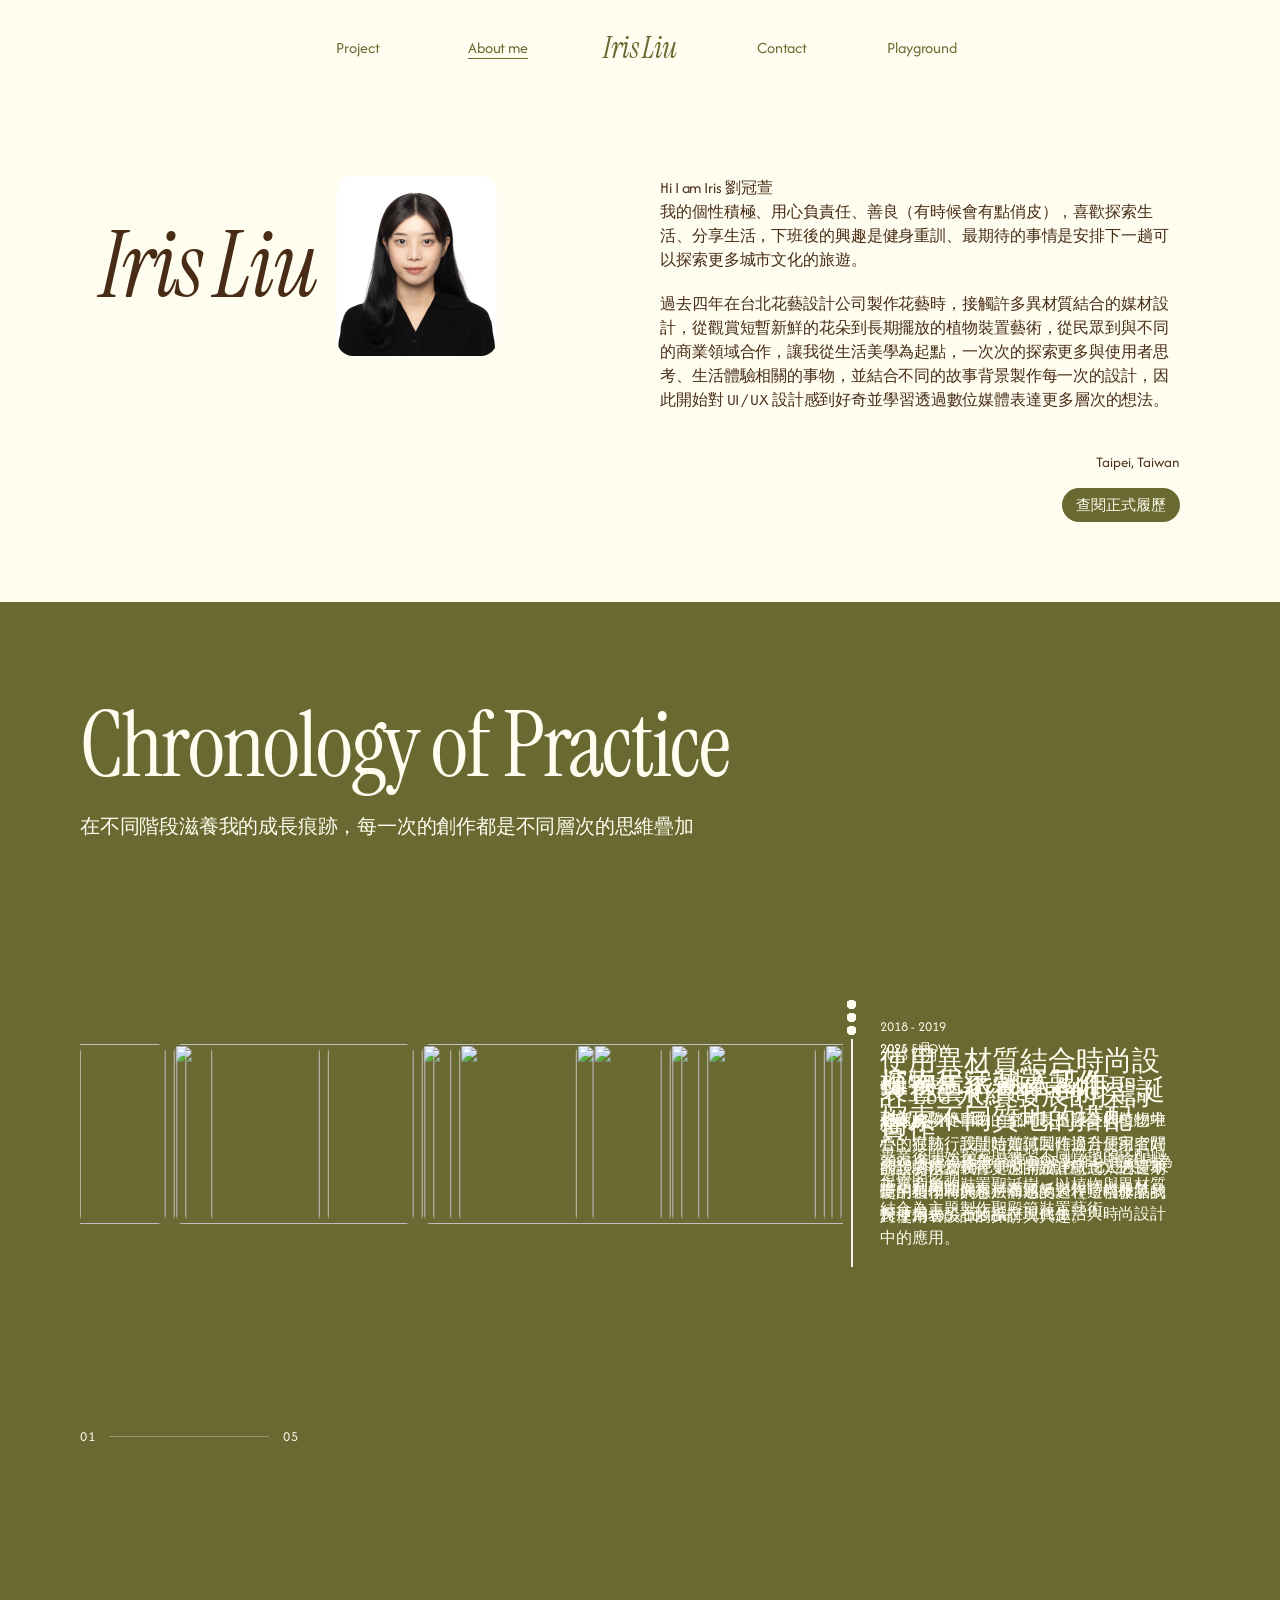
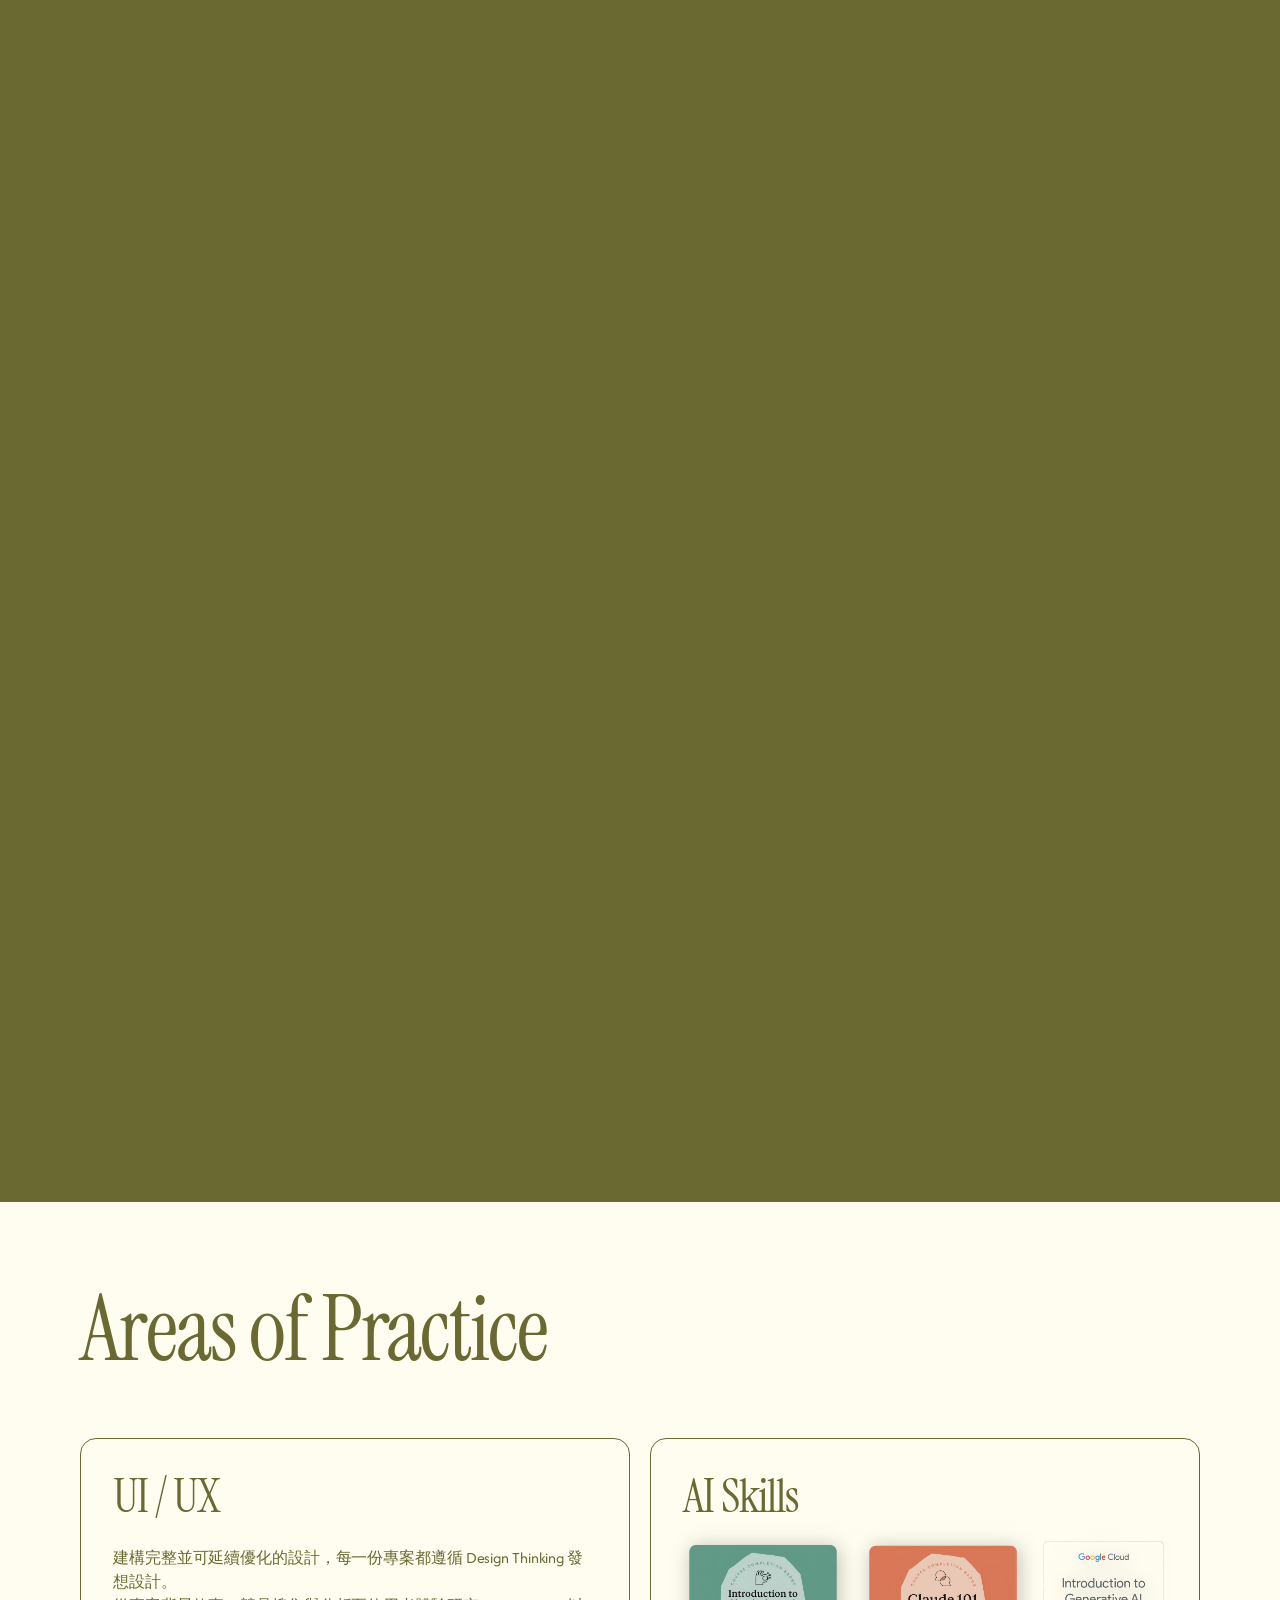
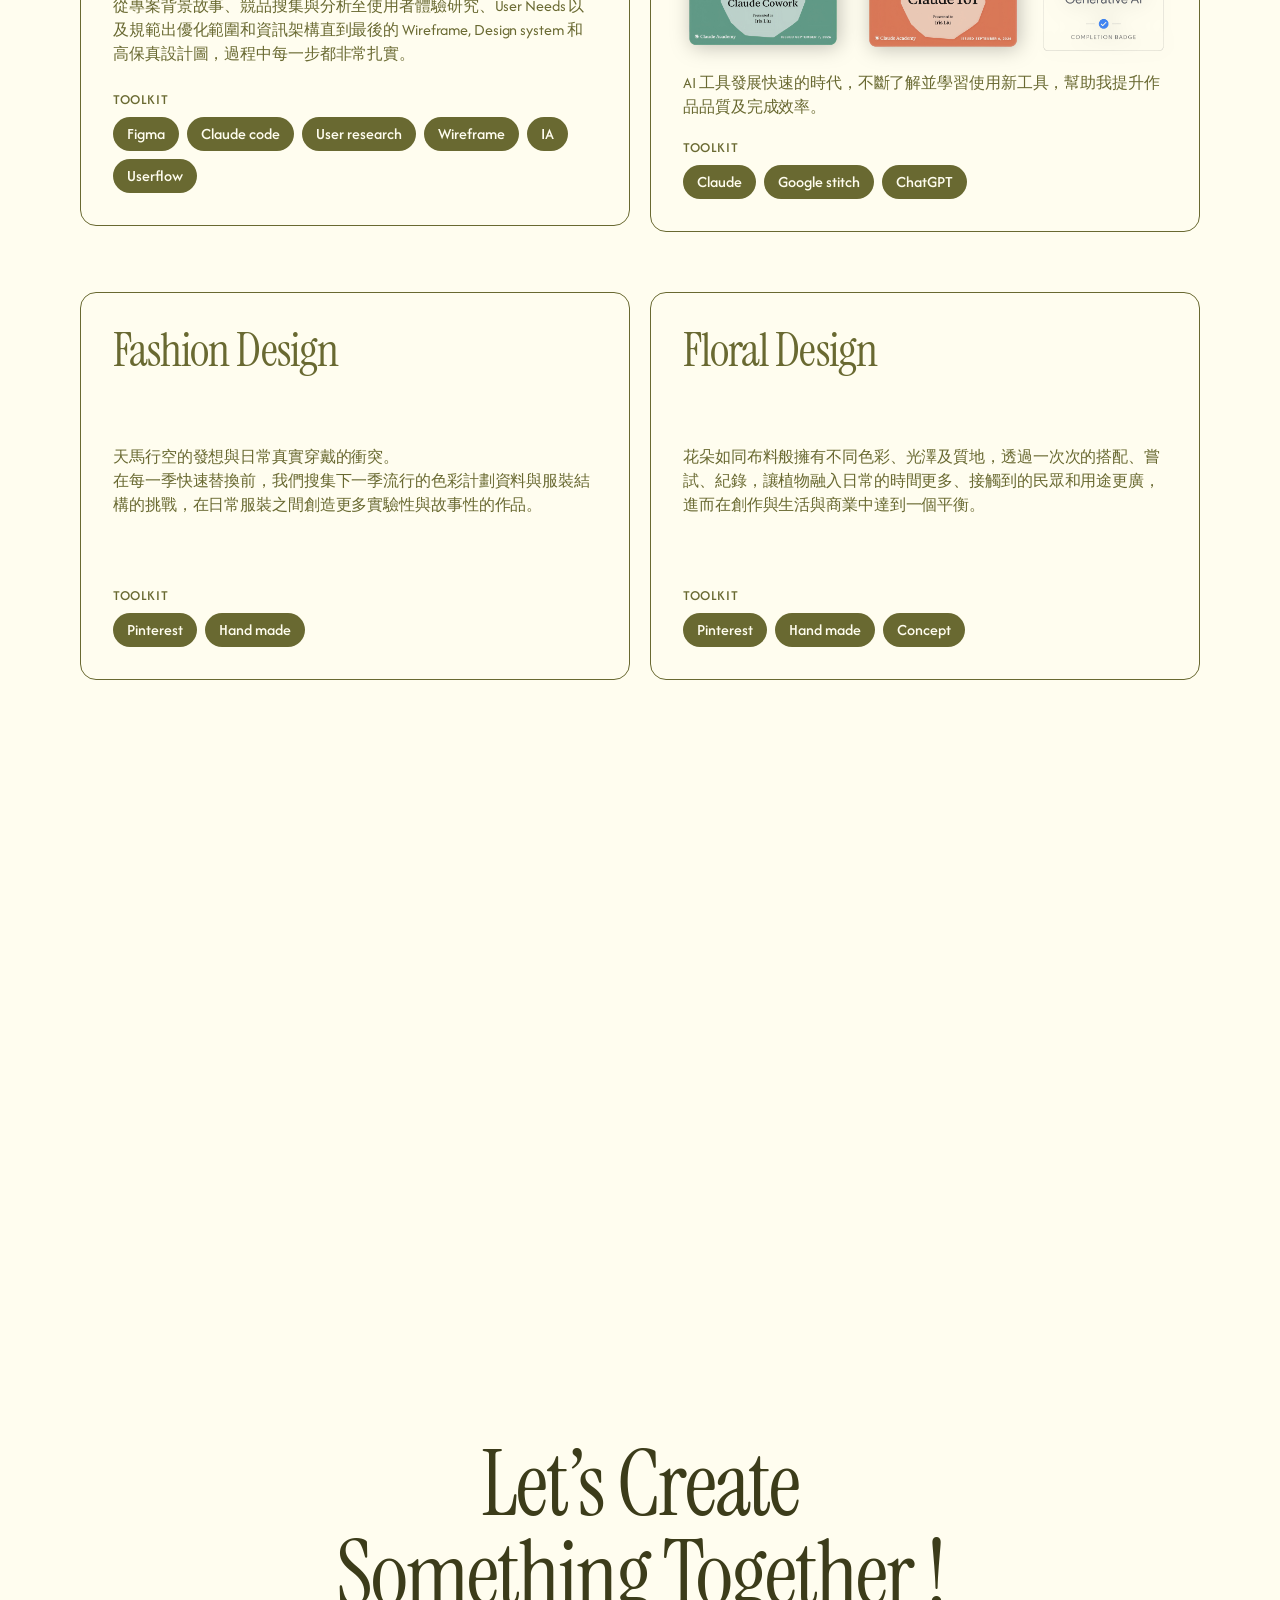
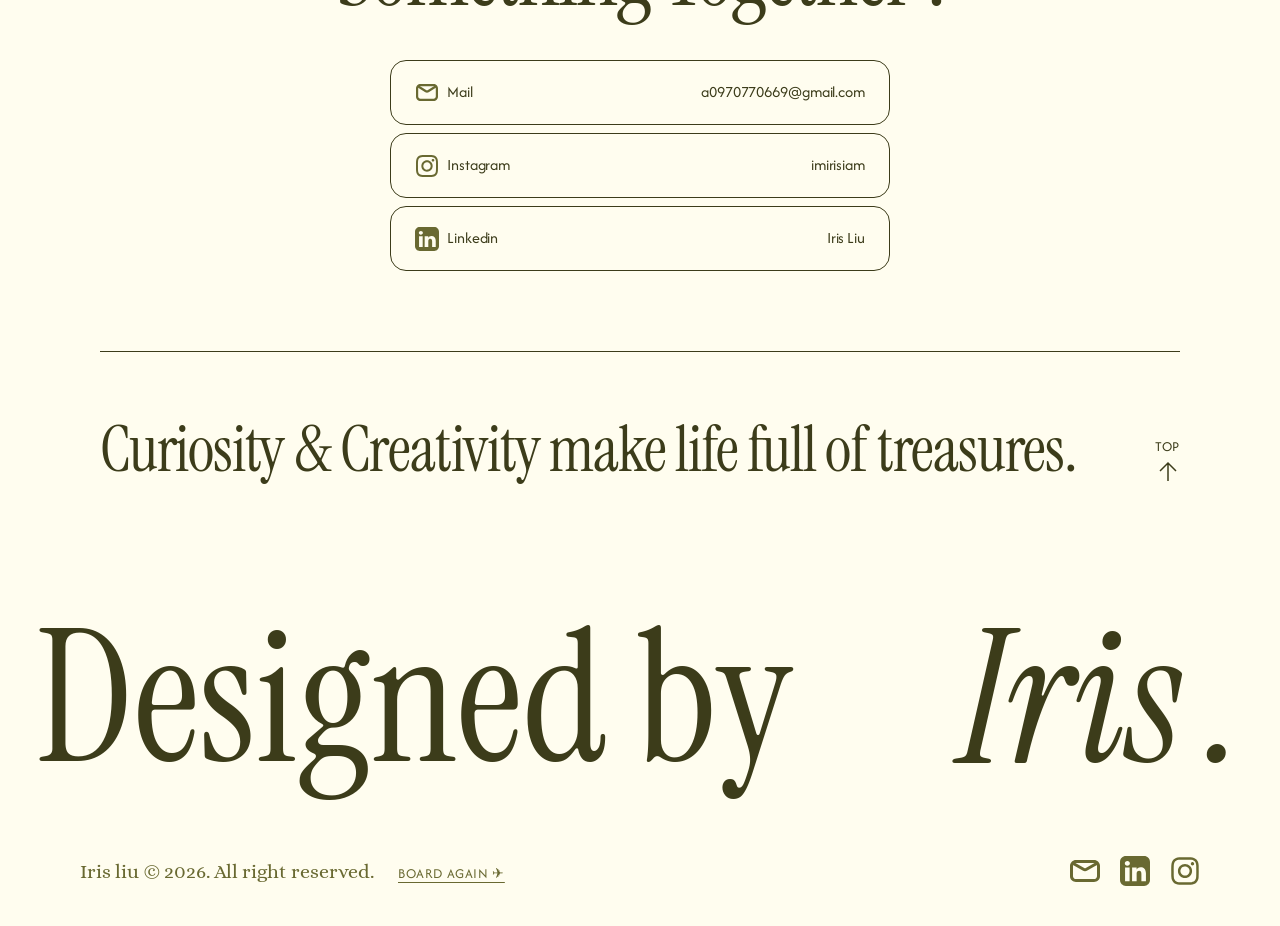
==== about.html @ 610e4188 "Add files via upload" ====
<!doctype html>
<html lang="zh-Hant">
<head>
<meta charset="utf-8">
<meta name="viewport" content="width=device-width, initial-scale=1">
<title>About me — Iris Liu</title>
<link rel="preconnect" href="https://fonts.googleapis.com">
<link href="https://fonts.googleapis.com/css2?family=Afacad:wght@400;500;700&family=Alice&family=Instrument+Serif:ital@0;1&display=swap" rel="stylesheet">
<link rel="stylesheet" href="css/site.css?v=20261111n">
<style>
/* intro (Figma 12:538) */
.intro{padding:80px var(--pad);display:flex;flex-direction:column;gap:40px;max-width:1440px;margin:0 auto;color:var(--brown)}
.intro .row{display:flex;justify-content:space-between;align-items:flex-start;gap:40px}
.intro .who{display:flex;align-items:center;gap:20px}
.intro .who h1{font:italic 90px/96px var(--serif);letter-spacing:-2px;white-space:nowrap}
.intro .who img{width:160px;height:180px;object-fit:cover;border-radius:16px}
.intro .bio{width:520px;display:flex;flex-direction:column;gap:20px;font-size:16px;line-height:1.5;letter-spacing:-.1px}
.intro .based{display:flex;flex-direction:column;align-items:flex-end;gap:16px;font-size:15px;line-height:20px}
.intro .based .pill{font-size:15px}

/* chronology - pinned, one stage at a time (Figma 12:549, row = component "Chapter 1" 12:1110) */
.chrono{background:var(--olive);color:var(--cream);position:relative}
.chrono .pin{position:sticky;top:0;height:100vh;min-height:620px;padding:96px 80px 56px;display:flex;flex-direction:column;justify-content:space-between;overflow:hidden}
.chrono .head{display:flex;justify-content:space-between;align-items:flex-end;gap:40px}
.chrono .head h2{font:400 90px/96px var(--serif);letter-spacing:-2px}
.chrono .head p{font-size:20px;line-height:26px;letter-spacing:-.2px;margin-top:20px;max-width:720px}
.stage{position:relative;height:345px;width:1280px;max-width:100%}
.chapter{position:absolute;inset:0;display:flex;align-items:center;gap:4px;padding:40px 0;pointer-events:none}
.chapter.on{pointer-events:auto}
.photos{flex:0 0 880px;width:880px;overflow:hidden}
.photos .track{display:flex;gap:8px;align-items:flex-start;width:max-content;will-change:transform}
.photos figure{flex:none;width:240px;height:180px;border-radius:8px;overflow:hidden}
.photos figure{position:relative;clip-path:inset(0 round 8px)}
.chapter .photos{opacity:0;transition:opacity .6s}
.chapter.on .photos{opacity:1}
.photos img{position:absolute;max-width:none}
.photos img.cover{inset:0;width:100%;height:100%;object-fit:cover}
.chapter .rule{flex:none;width:9px;height:267px;opacity:0;transition:opacity .5s}
.chapter.on .rule{opacity:1}
.chapter .txt{flex:1;min-width:0;padding:20px;display:flex;flex-direction:column;gap:8px}
.chapter .txt > *{opacity:0;transform:translateY(18px);transition:opacity .6s ease,transform .7s cubic-bezier(.2,.8,.2,1)}
.chapter.on .txt > *{opacity:1;transform:none}
.chapter.on .txt > :nth-child(2){transition-delay:.08s}
.chapter.on .txt > :nth-child(3){transition-delay:.16s}
.chapter .yr{font-size:14px;line-height:18px}
.chapter h3{font:400 28px/34px var(--serif)}
.chapter p{font-size:16px;line-height:1.5;letter-spacing:-.1px}
.progress{display:flex;align-items:center;gap:14px;font-size:14px;letter-spacing:.6px}
.progress .bar{width:160px;height:1px;background:rgba(255,253,239,.3);position:relative}
.progress .bar i{position:absolute;left:0;top:0;bottom:0;background:var(--cream);width:0}

/* areas (Figma 12:584) */
.areas{padding:80px;max-width:1440px;margin:0 auto;display:flex;flex-direction:column;gap:60px}
.areas h2{font:400 90px/96px var(--serif);letter-spacing:-2px}
.grid{display:grid;grid-template-columns:repeat(2,minmax(0,630px));gap:60px 20px;align-items:start}
.card{border:1px solid var(--olive);border-radius:16px;padding:32px;height:388px;display:flex;flex-direction:column;justify-content:space-between}
.card.ai{height:auto;justify-content:flex-start;gap:20px}
.card h3{font:400 47px/50px var(--serif);letter-spacing:-.94px}
.card .txt{font-size:16px;line-height:1.5;letter-spacing:-.1px}
.kit b{display:block;font:500 14px/18px var(--sans);letter-spacing:.6px;margin-bottom:8px}
.kit div{display:flex;gap:8px;flex-wrap:wrap}
.badges{display:flex;gap:20px;align-items:center}
.badges img{height:110px;object-fit:cover;filter:drop-shadow(2px 2px 10px rgba(0,0,0,.25))}
.badges img:nth-child(-n+2){width:160px}
.badges img:nth-child(3){width:121px}

@media (max-width:1300px){
  .stage{width:100%}
  .photos{flex:1 1 auto;width:auto;min-width:0}
  .chapter .txt{flex:0 0 340px}
}
@media (max-width:1100px){
  .intro .row{flex-direction:column}
  .intro .bio{width:auto}
  .intro .who h1{font-size:60px;line-height:64px}
  .chrono .pin{position:relative;height:auto;min-height:0;padding:72px 24px;gap:40px}
  .chrono .head{flex-direction:column;align-items:flex-start}
  .progress{display:none}
  .stage{height:auto;display:flex;flex-direction:column}
  .chapter{position:relative;inset:auto;pointer-events:auto}
  .chapter .rule,.chapter .photos{opacity:1}
  .chapter .txt > *{opacity:1;transform:none}
  .chrono .head h2,.areas h2{font-size:56px;line-height:60px}
  .chapter{flex-direction:column-reverse;align-items:stretch;padding:24px 0;gap:16px}
  .chapter .rule{display:none}
  .chapter .txt{flex:none;padding:0;border-left:1px solid rgba(250,248,241,.5);padding-left:16px}
  .photos{margin-right:-24px;overflow-x:auto;scrollbar-width:none}
  .photos .track{transform:none!important}
  .photos figure{width:180px;height:135px}
  .areas{padding:64px 24px}
  .grid{grid-template-columns:1fr}
  .card{height:auto;gap:28px}
  .badges{gap:10px}
  .badges img,.badges img:nth-child(-n+2),.badges img:nth-child(3){width:30%;height:auto;aspect-ratio:160/110;flex:1 1 0;min-width:0}
  .intro .who img{width:120px;height:135px}
}
</style>
</head>
<body>
<div data-part="nav" data-active="about.html"></div>

<main>
  <section class="intro">
    <div class="row">
      <div class="who"><h1>Iris Liu</h1><img src="img/portrait.png" alt="Iris Liu portrait"></div>
      <div class="bio">
        <p>Hi I am Iris 劉冠萱<br>我的個性積極、用心負責任、善良（有時候會有點俏皮），喜歡探索生活、分享生活，下班後的興趣是健身重訓、最期待的事情是安排下一趟可以探索更多城市文化的旅遊。</p>
        <p>過去四年在台北花藝設計公司製作花藝時，接觸許多異材質結合的媒材設計，從觀賞短暫新鮮的花朵到長期擺放的植物裝置藝術，從民眾到與不同的商業領域合作，讓我從生活美學為起點，一次次的探索更多與使用者思考、生活體驗相關的事物，並結合不同的故事背景製作每一次的設計，因此開始對 UI / UX 設計感到好奇並學習透過數位媒體表達更多層次的想法。</p>
      </div>
    </div>
    <div class="based"><span>Taipei, Taiwan</span><a class="pill" href="#" title="Resume link coming soon">查閱正式履歷</a></div>
  </section>

  <section class="chrono" id="chrono">
    <div class="pin">
      <div class="head">
        <div>
          <h2>Chronology of Practice</h2>
          <p>在不同階段滋養我的成長痕跡，每一次的創作都是不同層次的思維疊加</p>
        </div>
      </div>
      <div class="stage" id="timeline"></div>
      <div class="progress"><span id="cnum">01</span><span class="bar"><i id="cbar"></i></span><span id="ctot">05</span></div>
    </div>
  </section>

<section class="areas">
    <h2 class="reveal">Areas of Practice</h2>
    <div class="grid">
      <article class="card reveal">
        <h3>UI / UX</h3>
        <div class="txt"><p>建構完整並可延續優化的設計，每一份專案都遵循 Design Thinking 發想設計。</p><p>從專案背景故事、競品搜集與分析至使用者體驗研究、User Needs 以及規範出優化範圍和資訊架構直到最後的 Wireframe, Design system 和高保真設計圖，過程中每一步都非常扎實。</p></div>
        <div class="kit"><b>TOOLKIT</b><div><span class="pill">Figma</span><span class="pill">Claude code</span><span class="pill">User research</span><span class="pill">Wireframe</span><span class="pill">IA</span><span class="pill">Userflow</span></div></div>
      </article>
      <article class="card ai reveal">
        <h3>AI Skills</h3>
        <div class="badges"><img src="img/ai1.png" alt="Introduction to Claude Cowork certificate"><img src="img/ai2.png" alt="Claude 101 certificate"><img src="img/ai3.png" alt="Google Cloud Introduction to Generative AI badge"></div>
        <p class="txt">AI 工具發展快速的時代，不斷了解並學習使用新工具，幫助我提升作品品質及完成效率。</p>
        <div class="kit"><b>TOOLKIT</b><div><span class="pill">Claude</span><span class="pill">Google stitch</span><span class="pill">ChatGPT</span></div></div>
      </article>
      <article class="card reveal">
        <h3>Fashion Design</h3>
        <div class="txt"><p>天馬行空的發想與日常真實穿戴的衝突。</p><p>在每一季快速替換前，我們搜集下一季流行的色彩計劃資料與服裝結構的挑戰，在日常服裝之間創造更多實驗性與故事性的作品。</p></div>
        <div class="kit"><b>TOOLKIT</b><div><span class="pill">Pinterest</span><span class="pill">Hand made</span></div></div>
      </article>
      <article class="card reveal">
        <h3>Floral Design</h3>
        <p class="txt">花朵如同布料般擁有不同色彩、光澤及質地，透過一次次的搭配、嘗試、紀錄，讓植物融入日常的時間更多、接觸到的民眾和用途更廣，進而在創作與生活與商業中達到一個平衡。</p>
        <div class="kit"><b>TOOLKIT</b><div><span class="pill">Pinterest</span><span class="pill">Hand made</span><span class="pill">Concept</span></div></div>
      </article>
    </div>
  </section>

  <section style="padding:20px 0"><div data-part="plant"></div></section>
  <div data-part="cta"></div>
</main>
<div data-part="connect"></div>
<div data-part="footer"></div>

<script src="js/site.js?v=20261111n"></script>
<script>
// Photos per stage, in the order arranged in Figma (About me > Chronology rows; source strips Frame 322-326).
// Each entry: [height%, left%, top%, width%] copied from the Figma image crop, or 0 = fill (cover).
const C = (h, l, t, w = 100) => [h, l, t, w];
const CHAPTERS = [
  {yr:'2018 - 2019', title:'使用異材質結合時尚設計 ESG 永續發展的探討實作', text:'2018 參展台南老爺行舉辦的「七迌人」展覽，利用環保素材石頭紙製作時尚服裝，深度揭示了石頭紙在現代生活與時尚設計中的應用。',
   crops:[0,0,0,0,0,0,0,0,0]},
  {yr:'2021 - 2022', title:'探索不同質地的搭配', text:'畢業後開始探索與練習不同質地的搭配與視覺的協調。',
   crops:[C(177.78,.05,-60.85),C(177.78,-.02,-52.4),C(133.33,-.08,-20.67),C(133.33,0,-21.78),0,C(204.83,-15.24,-80.3,115.22),C(178,0,-67.72,100.1),C(177.78,0,-50.83),C(233.33,-5.5,-82.95,131.25)]},
  {yr:'2023 11月', title:'裝置藝術實作 倒掛聖誕樹', text:'2023 年末為服飾品牌 DOE 製作以聖誕樹為主題意象的裝置聖誕樹，以植物與異材質結合為主題製作聖殿節裝置藝術。',
   crops:[C(257,-18.16,-78.5,136.31),C(232.53,-.12,-29.37),0,0,C(177.78,0,-51.11),C(177.82,.16,-25.63),C(219.95,-23.62,-9.91,123.75),C(200,.14,-26.39),0]},
  {yr:'2024 5月', title:'植物居家裝置製作', text:'想像植物從留白的空間長出藤蔓與植物堆疊的痕跡。我開始嘗試製作適合居家空間擺設的植物裝置，也開始注意到人們長期使用植物時的想法和感受。（這幅作品的尺寸為100 x 100 cm）',
   crops:[C(199.98,-.1,-28.6),C(224.76,.1,-68.32,112.4),0,0,0,0,0,0]},
  {yr:'2025 - NOW', title:'探索生活 融入工作', text:'生活的瑣碎事物、都可以是設計的發想中心，在執行設計時如何同時提升使用者好的體驗以及執行更深的設計概念，透過不斷的製作和與客戶溝通的過程，引發了我對使用者設計的探討與興趣。',
   crops:[C(330.21,-15.42,-144.04,139.31),0,0,0,0,C(177.74,.1,-23.59),0,0]},
];
let n = 0;
const stage = document.getElementById('timeline'), sec = document.getElementById('chrono');
stage.innerHTML = CHAPTERS.map((c, k) => {
  const figs = c.crops.map(cr => {
    n++;
    const img = cr ? `<img src="${mediaURL(`img/chrono-src/c${n}.jpg`)}" alt="" style="height:${cr[0]}%;left:${cr[1]}%;top:${cr[2]}%;width:${cr[3]}%">`
                   : `<img class="cover" src="${mediaURL(`img/chrono-src/c${n}.jpg`)}" alt="">`;
    return `<figure>${img}</figure>`;
  }).join('');
  return `<div class="chapter" data-k="${k}">
    <div class="photos"><div class="track">${figs}</div></div>
    <img class="rule" src="img/tl-dots.svg" alt="">
    <div class="txt"><div class="yr">${c.yr}</div><h3>${c.title}</h3><p>${c.text}</p></div>
  </div>`;
}).join('');
document.getElementById('ctot').textContent = String(CHAPTERS.length).padStart(2, '0');

const chapters = [...stage.children], tracks = chapters.map(c => c.querySelector('.track'));
const desktop = matchMedia('(min-width:1101px)');
const size = () => { sec.style.height = desktop.matches ? `${(CHAPTERS.length + 1) * 100}vh` : ''; };
size(); desktop.addEventListener('change', size);

// One stage at a time. Each stage's photos come out from the divider line and travel left,
// once each, in order: scrolling through the stage carries the strip from the first photo to the last.
let active = -1, xs = tracks.map(() => 0);
function show(k) {
  active = k;
  chapters.forEach((c, i) => c.classList.toggle('on', i === k));
  document.getElementById('cnum').textContent = String(k + 1).padStart(2, '0');
}
function frame() {
  if (desktop.matches) {
    const total = sec.offsetHeight - innerHeight;
    const p = Math.min(.9999, Math.max(0, -sec.getBoundingClientRect().top / total));
    const f = p * CHAPTERS.length, k = Math.floor(f), local = f - k;
    if (k !== active) show(k);
    document.getElementById('cbar').style.width = (local * 100) + '%';
    tracks.forEach((t, i) => {
      const view = t.parentElement.clientWidth, maxX = Math.max(0, t.scrollWidth - view);
      // before / after its turn the strip waits behind the divider (or has finished)
      const target = i < k ? maxX + view : i > k ? -view : -view * (1 - Math.min(1, local / .25)) + maxX * Math.max(0, (local - .25) / .75);
      xs[i] += (target - xs[i]) * .08;                  // eased, so it glides slowly
      t.style.transform = `translate3d(${-xs[i]}px,0,0)`;
    });
  }
  requestAnimationFrame(frame);
}
tracks.forEach((t, i) => { xs[i] = -t.parentElement.clientWidth; });
requestAnimationFrame(frame);
</script>
</body>
</html>
---- css/site.css ----
/* Iris Liu portfolio — shared styles */
:root{
  --cream:#FFFDEF; --cream-2:#FAF8F1; --olive:#696931; --dark:#3C3C1A; --brown:#482C16; --sand:#EDE6D3;
  --cjk:"PingFang TC","Noto Sans TC","Microsoft JhengHei",sans-serif;
  --serif:"Instrument Serif",var(--cjk); --sans:Afacad,var(--cjk);
  --pad:100px;
}
*{box-sizing:border-box;margin:0;padding:0}
html{background:var(--cream);scroll-behavior:smooth}
body{background:var(--cream);color:var(--olive);font:400 16px/1.3 var(--sans);-webkit-font-smoothing:antialiased;overflow-x:hidden}
a{color:inherit;text-decoration:none}
img{display:block;max-width:100%}
button,input,textarea{font:inherit;color:inherit}
i{font-style:italic}

/* ---------- nav ---------- */
.nav{display:flex;justify-content:center;align-items:center;gap:8px;height:96px;position:relative;z-index:5}
.nav a{display:flex;align-items:center;justify-content:center;height:80px;width:132px;font-size:16px;line-height:20.8px;letter-spacing:-.1px;color:var(--olive);transition:opacity .2s}
.nav a:hover{opacity:.65}
.nav a.logo{width:136px;font:italic 30px/26px var(--serif);letter-spacing:-.6px}
.nav a.on{text-decoration:underline;text-underline-offset:5px}

/* ---------- type ---------- */
.display{font:400 90px/90px var(--serif);letter-spacing:-2px}
.display-96{font:400 90px/96px var(--serif);letter-spacing:-2px}
.center{text-align:center}
.pill{display:inline-flex;align-items:center;gap:8px;background:var(--olive);color:var(--cream);border:0;border-radius:20px;padding:5px 14px;font:500 16px/24px var(--sans);white-space:nowrap;cursor:pointer}
.pill.ghost{background:none;color:var(--olive);box-shadow:inset 0 0 0 1px var(--olive)}

/* ---------- typewriter ---------- */
.tw-line{overflow:hidden;white-space:nowrap;padding-left:22.2vw;padding-bottom:28px;margin-bottom:-28px}
.tw{display:inline-flex;align-items:center;gap:4px;font:italic 90px/90px var(--serif);letter-spacing:-2px;color:var(--dark);min-height:90px}
.tw .caret{width:2px;height:86px;background:var(--dark);animation:blink 1s steps(1) infinite}
.tw.typing .caret{animation:none}
@keyframes blink{50%{opacity:0}}


/* ---------- plant (water game) ---------- */
.plant-frame{display:block;width:100%;max-width:820px;height:600px;margin:0 auto;border:0;background:transparent}

/* ---------- CTA links ---------- */
.cta{padding:40px 0;display:flex;flex-direction:column;align-items:center}
.links{display:flex;flex-direction:column;gap:8px;padding:40px 0;width:500px;max-width:calc(100vw - 32px)}
.link-row{display:flex;align-items:center;justify-content:space-between;height:65px;padding:0 24px;border:1px solid var(--dark);border-radius:16px;color:var(--dark);font-size:16px;line-height:20.8px;letter-spacing:-.1px;transition:background .2s}
.link-row:hover{background:rgba(105,105,49,.08)}
.link-row span{display:flex;align-items:center;gap:8px}
.link-row img{width:24px;height:24px;object-fit:contain}
.link-row img.mail{width:22px;height:16.5px;margin:0 1px}

/* ---------- connect / footer ---------- */
.connect{width:1240px;max-width:calc(100vw - 2*var(--pad));margin:0 auto;padding-bottom:96px;display:flex;flex-direction:column;gap:64px}
.connect hr{border:0;height:1px;background:var(--dark)}
.closing{display:flex;align-items:flex-end;justify-content:space-between;gap:24px;color:var(--dark)}
.closing p{font:400 64px/68px var(--serif);letter-spacing:-1.2px}
.top{display:flex;flex-direction:column;align-items:center;gap:4px;font-size:14px;line-height:18px;letter-spacing:.6px;color:var(--dark);flex:none}
.top img{width:24px;height:24px}
.wordmark{display:flex;justify-content:space-between;align-items:center;width:1208px;max-width:calc(100vw - 32px);margin:0 auto;height:236px;font:400 184px/237px var(--serif);color:var(--dark);white-space:nowrap}
.foot{display:flex;align-items:center;justify-content:space-between;padding:40px 80px;color:var(--olive)}
.foot p{font:400 20px/normal Alice,serif}
.foot .replay{margin-left:20px;font:400 14px/1 var(--sans);letter-spacing:.6px;text-transform:uppercase;text-decoration:underline;text-underline-offset:4px;white-space:nowrap}
.foot .icons{display:flex;gap:20px;align-items:center}
.foot .icons img{width:30px;height:30px;object-fit:contain}

/* ---------- reveal ---------- */
.reveal{opacity:0;transform:translateY(24px);transition:opacity .8s ease,transform .8s cubic-bezier(.2,.8,.2,1)}
.reveal.in{opacity:1;transform:none}


@media (max-width:1100px){
  :root{--pad:24px}
  .display,.display-96{font-size:60px;line-height:62px}
  .tw{font-size:56px;line-height:60px;min-height:60px}.tw .caret{height:54px}
  .tw-line{padding-left:24px}
  .closing p{font-size:40px;line-height:44px}
  .wordmark{font-size:15vw;line-height:1.25;height:auto}
  .foot{padding:32px 24px}
}
@media (max-width:640px){
  .nav{gap:0;height:72px}
  .nav a{width:auto;padding:0 9px;font-size:14px}
  .nav a.logo{font-size:24px;width:auto}
  .display,.display-96{font-size:44px;line-height:46px;letter-spacing:-1px}
  .tw{font-size:36px;line-height:40px;min-height:40px}.tw .caret{height:36px}
  .closing{flex-direction:column;align-items:flex-start}
  .closing p{font-size:32px;line-height:36px}
  .foot{flex-direction:column;gap:20px}
  .foot p{font-size:16px}
  .plant-frame{height:520px}
}
@media (prefers-reduced-motion:reduce){
  .reveal{opacity:1;transform:none}
}

/* ---------- case study pages (Figma frame rebuilt from exports) ---------- */
.case{position:relative;width:100%;max-width:1440px;margin:0 auto;aspect-ratio:var(--ratio);overflow:hidden;container-type:inline-size}
.case>*{position:absolute;display:block;max-width:none}
/* case study footer — Figma 69:97: bg #FFFDEF, padding 40 0, gap 40; box 1440x320 #F7F5EB */
.cfoot{background:#FFFDEF;padding:40px 0;display:flex;flex-direction:column;align-items:center;gap:40px;max-width:1440px;margin:0 auto}
.cfoot-box{width:100%;height:320px;background:#F7F5EB;box-shadow:inset 0 0 0 1px #FAFAFA;display:flex;flex-direction:column;justify-content:space-between;align-items:center}
.cfoot-nav{width:100%;display:flex;justify-content:space-between;align-items:center;padding:20px 40px;margin-top:1px}
.cfoot-nav a{display:flex;align-items:center;gap:12px;font:400 16px/normal Alice,serif;color:#706E6B}
.cfoot-nav a.prev{color:#3C3C1A}
.cfoot-nav img{width:16px;height:16px}
.cfoot-cta{font:400 48px/normal Alice,serif;color:#3C3C1A;text-align:center;margin-bottom:1px}
.cfoot-row{width:100%;display:flex;justify-content:space-between;align-items:center;padding:0 80px;height:40px}
.cfoot-row p{font:400 20px/normal Alice,serif;color:#696931}
.cfoot-row .replay{margin-left:20px;font:400 14px/1 var(--sans);letter-spacing:.6px;text-transform:uppercase;text-decoration:underline;text-underline-offset:4px}
.cfoot-row .icons{display:flex;gap:20px;align-items:center}
.cfoot-row .icons img{width:30px;height:30px;object-fit:contain}
.case-video{border-radius:var(--r,0)}
@media (max-width:900px){
  .cfoot-box{height:auto;gap:40px;padding:20px 0 32px}
  .cfoot-nav{padding:12px 16px;gap:8px}.cfoot-nav a{font-size:15px;gap:6px}.cfoot-nav img{width:16px;height:16px}
  .cfoot-cta{font-size:32px;padding:0 16px}
  .cfoot-row{flex-direction:column;height:auto;gap:16px;padding:0 16px}.cfoot-row p{font-size:15px;text-align:center}
}

/* ---------- information-architecture diagrams (rebuilt as text, js/ia.js) ---------- */
.case-html{overflow:hidden}
.case-html>.ia-box{position:absolute;left:0;top:0;transform-origin:0 0}
.ia{font:400 13px/1.2 "PingFang TC","Noto Sans TC",Inter,var(--cjk);color:#222;-webkit-font-smoothing:antialiased}
.ia-p{display:inline-flex;align-items:center;white-space:nowrap;height:31px;padding:0 13px;border:1.4px solid #4a4a4a;border-radius:999px;background:#fff;font-size:13px;color:#222}
.ia-p.main{background:#FCEBB4;border-color:#F0C860}
.ia-head .ia-p{font-weight:600;font-size:14px;height:35px;padding:0 15px}
.ia-root .ia-p{font-weight:600;font-size:16px;height:44px;padding:0 18px;border-width:2px}
.ia-cell{position:relative;display:flex;align-items:center}
.ia-arr{flex:1 1 auto;min-width:28px;height:1.6px;background:#555;margin:0 4px 0 6px;position:relative}
.ia-arr::after{content:"";position:absolute;right:-1px;top:-4px;width:7px;height:7px;border-top:1.6px solid #555;border-right:1.6px solid #555;transform:rotate(45deg)}
.ia-head{display:flex;align-items:center}
.ia-head .ia-arr{flex:0 0 26px}
.ia-at{position:relative;width:984px;padding:6px 0 30px}
.ia-legend{position:absolute;right:0;top:20px;display:flex;gap:22px;font-size:12.5px;color:#333}
.ia-legend span{display:flex;align-items:center;gap:8px}
.ia-legend .lg{width:24px;height:14px;border-radius:999px;border:1.4px solid #4a4a4a;background:#fff}
.ia-legend .lg.main{background:#FCEBB4;border-color:#F0C860}
.ia-legend .lg-arr{width:34px;height:1.6px;background:#555;position:relative}
.ia-legend .lg-arr::after{content:"";position:absolute;right:-1px;top:-4px;width:7px;height:7px;border-top:1.6px solid #555;border-right:1.6px solid #555;transform:rotate(45deg)}
.ia-trunk{margin-left:16px;border-left:2px solid #9c9c9c;padding:6px 0 0 20px}
.ia-sec{position:relative;margin-top:48px}
.ia-sec::before{content:"";position:absolute;left:-20px;top:17px;width:20px;height:2px;background:#9c9c9c}
.ia-sec:last-child::after{content:"";position:absolute;left:-22px;top:19px;bottom:-40px;width:2px;background:var(--ia-bg,#F4F3F1)}
.ia-row{position:relative;display:flex;gap:36px;margin:0 0 0 16px;padding-top:30px;border-left:2px solid #9c9c9c;padding-left:0}
.ia-row+.ia-row{margin-top:0;padding-top:42px}
.ia-row:last-child{border-left-color:transparent}
.ia-row:last-child::before{content:"";position:absolute;left:-2px;top:0;height:18px;width:2px;background:#9c9c9c}
.ia-row+.ia-row:last-child::before{height:30px}
.ia-row .ia-col:first-child{margin-left:18px}
.ia-bar{position:absolute;left:0;height:2px;background:#9c9c9c}
.ia-col{position:relative}
.ia-col::before{content:"";position:absolute;left:18px;top:-14px;width:2px;height:14px;background:#9c9c9c}
.ia-row:first-child .ia-col::before{top:-14px}
.ia-under{position:relative;margin:10px 0 0 34px}
.ia-items{position:relative;display:grid;grid-template-columns:repeat(6,max-content);row-gap:8px;padding-left:0}
.ia-item{display:contents}
.ia-items::before{content:"";position:absolute;left:-16px;top:-10px;bottom:15px;width:2px;background:#9c9c9c}
.ia-item>.ia-cell:first-child::before{content:"";position:absolute;left:-16px;top:50%;width:16px;height:2px;background:#9c9c9c}
.ia-item>.ia-cell:first-child{grid-column-start:1}
.ia-item>.ia-cell:only-child{grid-column:1/-1}
.ia-mg{width:884px;padding:4px 0 10px;font-size:11.5px;--ia-bg:#F4F3F1}
.mg-top{display:flex;align-items:center;gap:0}
.mg-root{display:inline-flex;align-items:center;height:30px;padding:0 13px;border-radius:999px;background:#1e1e1e;color:#fff;font-size:11.5px;font-weight:500}
.mg-dash{width:24px;height:1px;background:#bbb;margin:0 6px}
.mg-c{display:inline-flex;align-items:center;white-space:nowrap;height:24px;padding:0 9px;border:1px solid #d6d4cf;border-radius:999px;background:#fff;font-size:10.5px;color:#333}
.mg-c.param{background:#E9E7E2;border-color:#E9E7E2}
.mg-c.touch{background:#E9E7E2;border-color:#E2E0DA}
.mg-c.ok{background:#6A6B37;border-color:#6A6B37;color:#fff}
.mg-c.fail{background:#F4C6C1;border-color:#F4C6C1;color:#4a1f1a}
.mg-top .mg-c{height:30px;padding:0 13px;font-size:11.5px}
.mg-trunk{margin:10px 0 0 22px;border-left:1.5px solid #c9c7c1;padding:6px 0 4px}
.mg-cat{position:relative;margin-top:14px}
.mg-cat:first-child{margin-top:4px}
.mg-catp{display:inline-flex;align-items:center;height:30px;margin-left:10px;padding:0 13px;border-radius:999px;background:#7E1F15;color:#fff;font-size:11.5px;font-weight:500;position:relative}
.mg-catp::before{content:"";position:absolute;left:-10px;top:50%;width:10px;height:1.5px;background:#c9c7c1}
.mg-card{position:relative;margin:8px 0 0 42px;padding:12px 14px 10px;background:#fff;border:1px solid #E4E2DD;border-radius:4px}
.mg-card::before{content:"";position:absolute;left:-26px;top:-8px;bottom:50%;width:1.5px;background:#dcdad4}
.mg-card::after{content:"";position:absolute;left:-26px;top:50%;width:26px;height:1.5px;background:#dcdad4}
.mg-title{font-size:12.5px;font-weight:700;color:#1d1d1d;margin-bottom:8px}
.mg-title small{font-size:10.5px;font-weight:400;color:#9a9893;margin-left:8px}
.mg-flow{display:flex;flex-wrap:wrap;align-items:center;gap:7px 4px;margin-bottom:6px}
.mg-sep,.mg-or{font-weight:400;color:#b3b1ab;font-size:11px;margin:0 3px}
.mg-lead{font-weight:400;color:#9a9893;margin-right:6px}
.mg-sub{font-size:10.5px;color:#555;border-left:2px solid #7E1F15;padding-left:6px;margin:8px 0 6px}
.mg-nav{margin-top:22px;background:#EBEAE6;border-radius:5px;padding:18px 26px 16px}
.mg-navlbl{font-size:9.5px;color:#888;letter-spacing:.5px;margin-bottom:12px}
.mg-legend{display:flex;gap:16px;margin-top:10px;font-size:10px;color:#666}
.mg-legend span{display:flex;align-items:center;gap:5px}
.mg-legend i{width:9px;height:9px;border-radius:50%;border:1px solid #cfcdc8;background:#fff}
.mg-legend i.touch{background:#E9E7E2;border-color:#E9E7E2}.mg-legend i.param{background:#E9E7E2}
.mg-legend i.ok{background:#6A6B37;border-color:#6A6B37}.mg-legend i.fail{background:#F4C6C1;border-color:#F4C6C1}
/* "展開查看更多" toggle on case-study diagrams (Figma: Inter 16, #808080) */
.case-more{position:absolute;z-index:90;background:none;border:0;padding:0;cursor:pointer;font:600 1.111cqw/1 Inter,"PingFang TC",var(--cjk);color:#808080;display:flex;align-items:center;justify-content:center}
.case-more:hover{color:#3C3C1A}
.case-fade{position:absolute;left:0;right:0;bottom:0;height:12cqw;background:linear-gradient(rgba(244,243,241,0),#F4F3F1 85%);pointer-events:none;display:none}
.case-html.is-collapsed .case-fade{display:block}
.ia-p{font-weight:500;color:#141414;border-color:#3d3d3d}
/* user-flow SVG (js/flow.js) */
.flow{display:block;width:100%;height:auto;font-family:"PingFang TC","Noto Sans TC",Inter,var(--cjk)}
.flow .fl-n{fill:#fff;stroke:#4a4a4a;stroke-width:1.1}
.flow .fl-n.hl{fill:#FCEBB4;stroke:#F0C860;stroke-width:1.4}
.flow .fl-l{fill:none;stroke:#7a7a7a;stroke-width:1.2}
.flow .fl-t{font-size:11px;fill:#1c1c1c;text-anchor:middle;font-weight:400}
.flow .fl-t,.flow .fl-t.b,.flow .fl-t.sm{font-weight:400}
.flow .fl-t.sm{font-size:10.5px;fill:#333}
.flow .fl-tag{fill:#f4f3f1;stroke:#9a9a9a;stroke-width:.8}
.flow .fl-h{font-size:14px;font-weight:700;fill:#1c1c1c}
/* one text weight for every box/pill in the IA diagrams and user flows */
.ia .ia-p,.ia .ia-head .ia-p,.ia .ia-root .ia-p,.ia .mg-root,.ia .mg-catp,.ia .mg-c{font-weight:400}
/* corrected text blocks laid over case-study exports (Figma: Inter 15/170%, #212121) */
.case-text{font:400 1.0417cqw/1.7 Inter,"PingFang TC","Noto Sans TC",var(--cjk);color:#212121;overflow:visible}
.case-text p{margin:0}
.case-text .h{font-weight:600;font-size:1.0667em}
.case-text .h16{font-size:1.0667em}
.case-text .b{font-weight:700}
.case-text ul{margin:0;padding-left:2.3em}
.case-text li{list-style:disc}
/* MG flow list: one continuous line per category, from its tag down to the middle of its last card */
.mg-card::before{top:-8px;bottom:auto;height:calc(50% + 8px);left:-26px;width:1.5px;background:#cfcdc7}
.mg-card:not(:last-child)::before{height:calc(100% + 8px)}
.mg-card::after{left:-26px;width:26px;height:1.5px;background:#cfcdc7}
.mg-catp{z-index:1}
.mg-trunk{border-left-color:#cfcdc7}
.mg-catp::before{background:#cfcdc7}
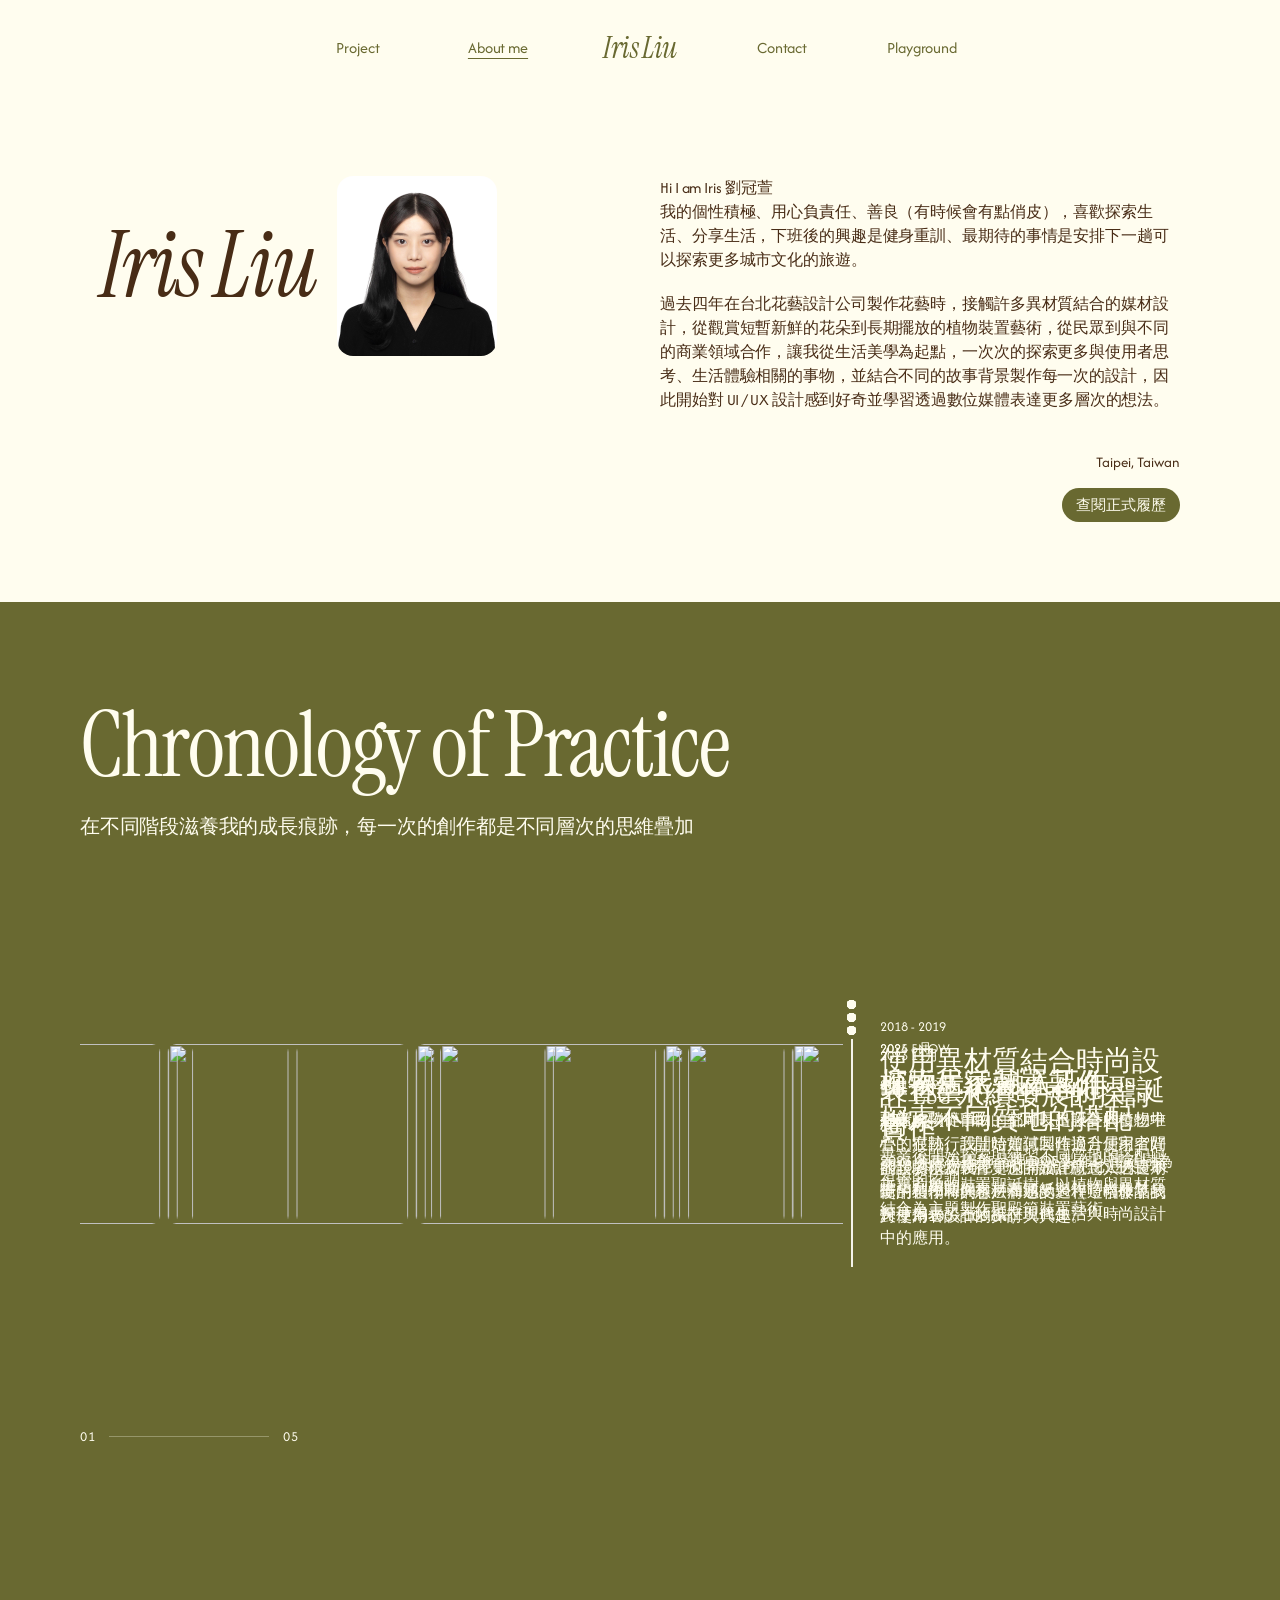
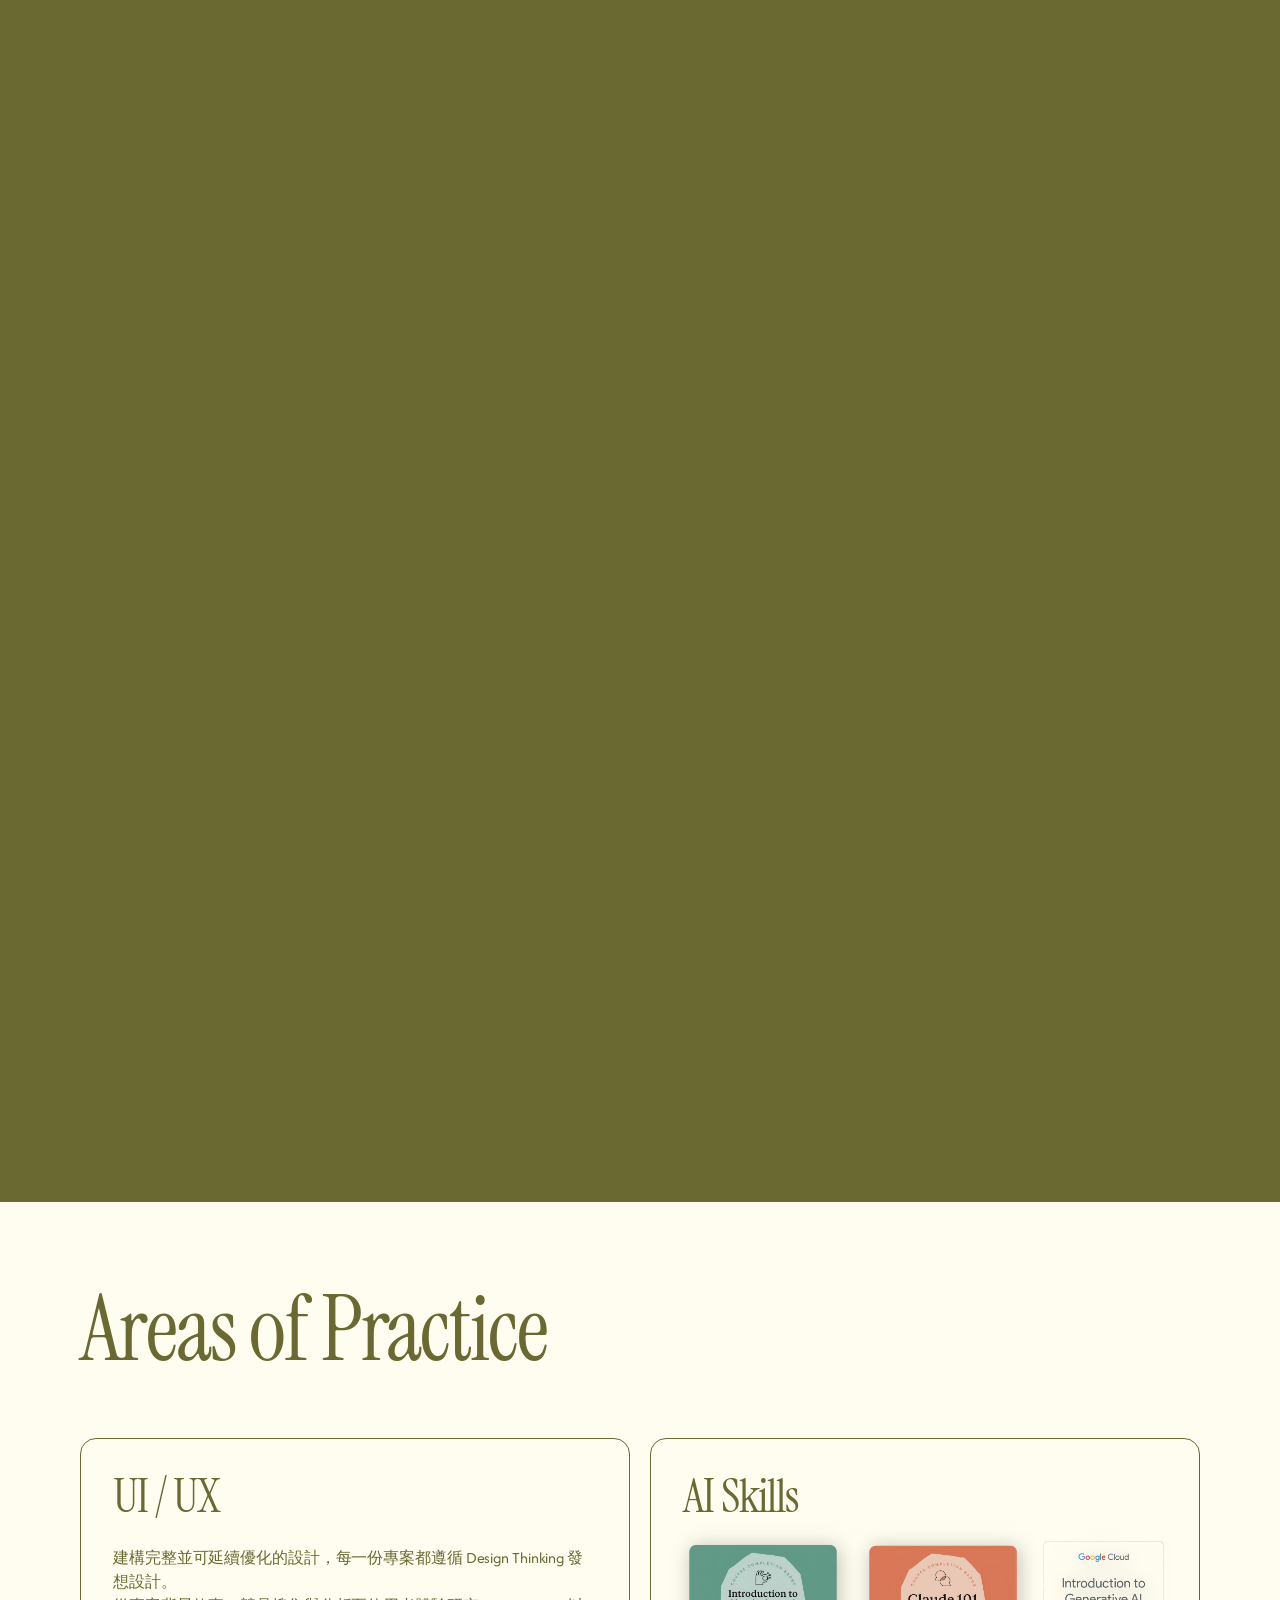
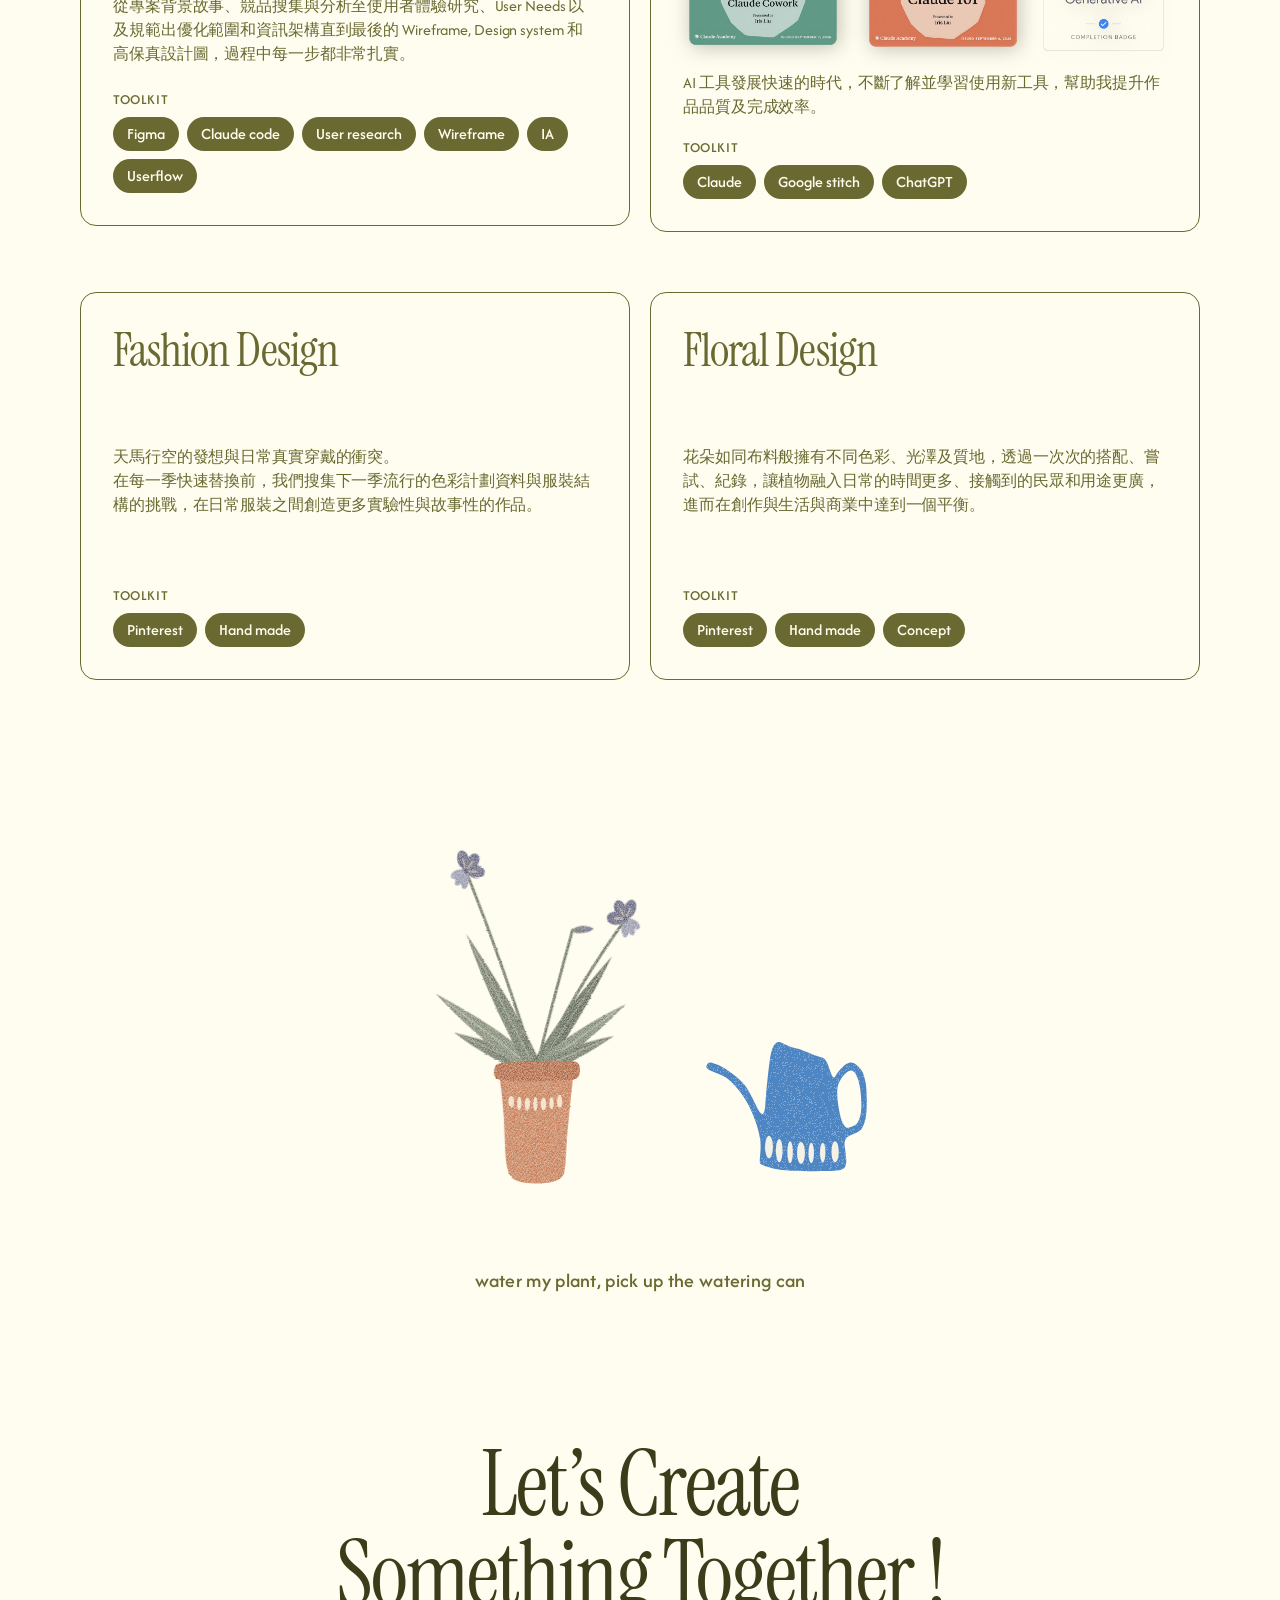
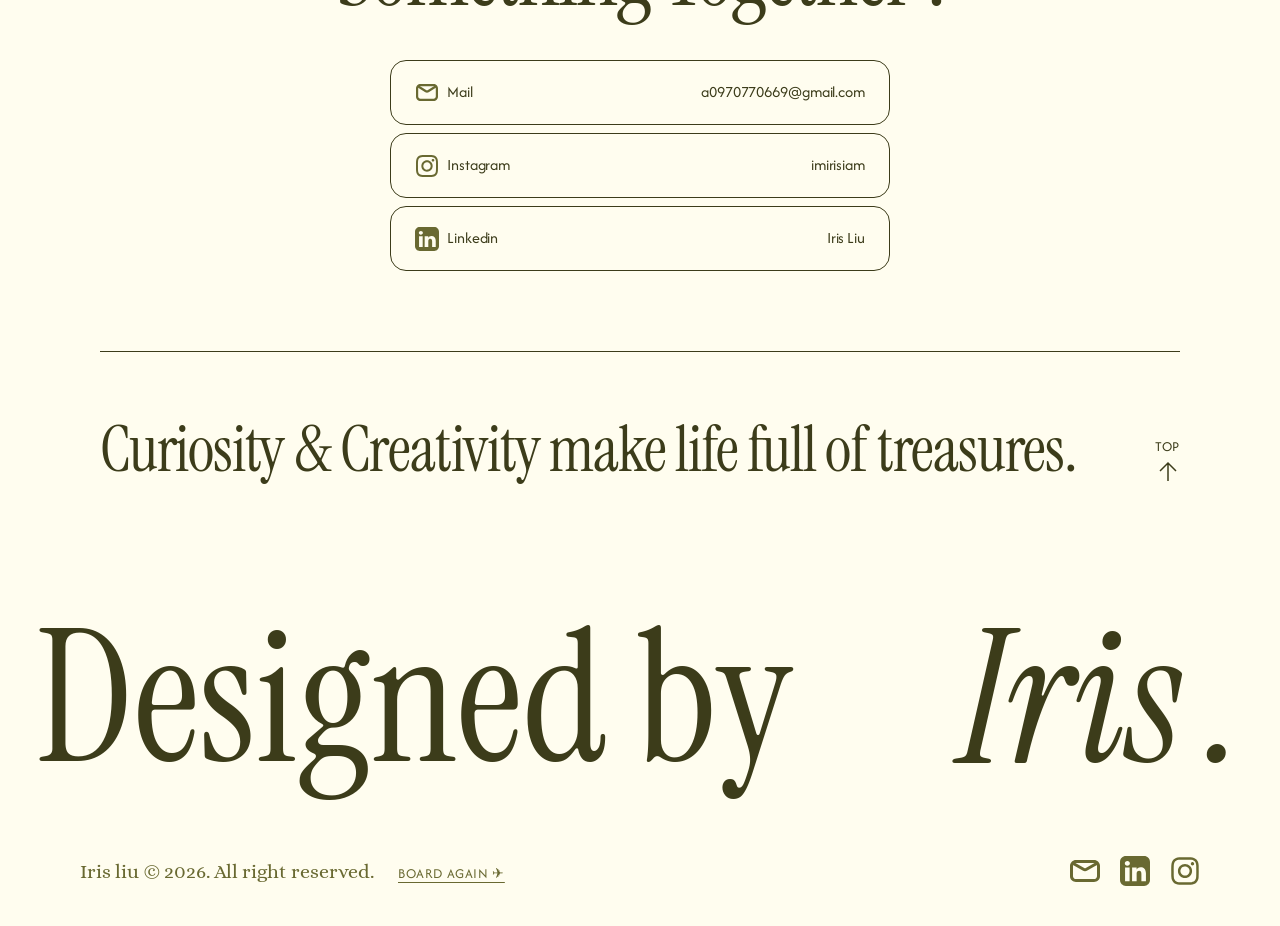
==== commit 29f0843b: "加入正式履歷" ====
--- a/about.html
+++ b/about.html
@@ -108,7 +108,7 @@
         <p>過去四年在台北花藝設計公司製作花藝時，接觸許多異材質結合的媒材設計，從觀賞短暫新鮮的花朵到長期擺放的植物裝置藝術，從民眾到與不同的商業領域合作，讓我從生活美學為起點，一次次的探索更多與使用者思考、生活體驗相關的事物，並結合不同的故事背景製作每一次的設計，因此開始對 UI / UX 設計感到好奇並學習透過數位媒體表達更多層次的想法。</p>
       </div>
     </div>
-    <div class="based"><span>Taipei, Taiwan</span><a class="pill" href="#" title="Resume link coming soon">查閱正式履歷</a></div>
+    <div class="based"><span>Taipei, Taiwan</span><a class="pill" href="resume/" target="_blank" rel="noopener" title="查閱正式履歷">查閱正式履歷</a></div>
   </section>
 
   <section class="chrono" id="chrono">
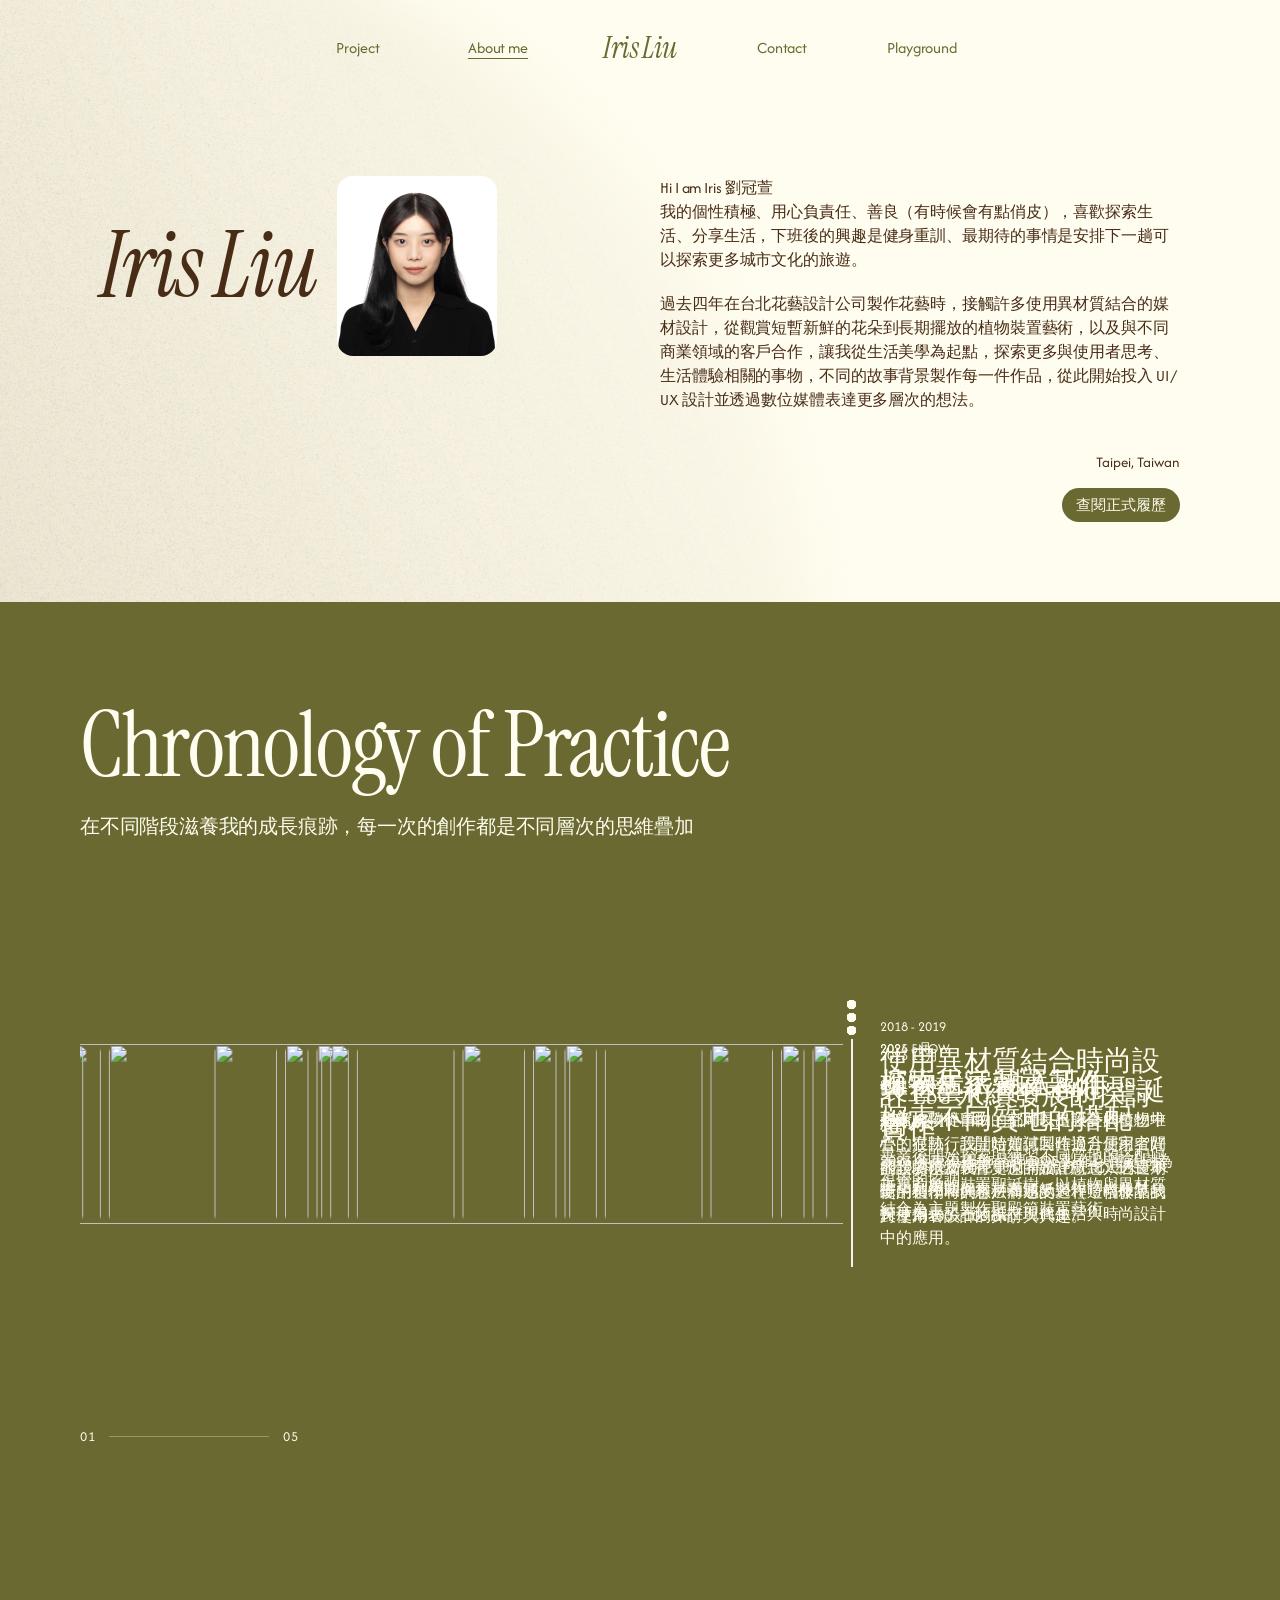
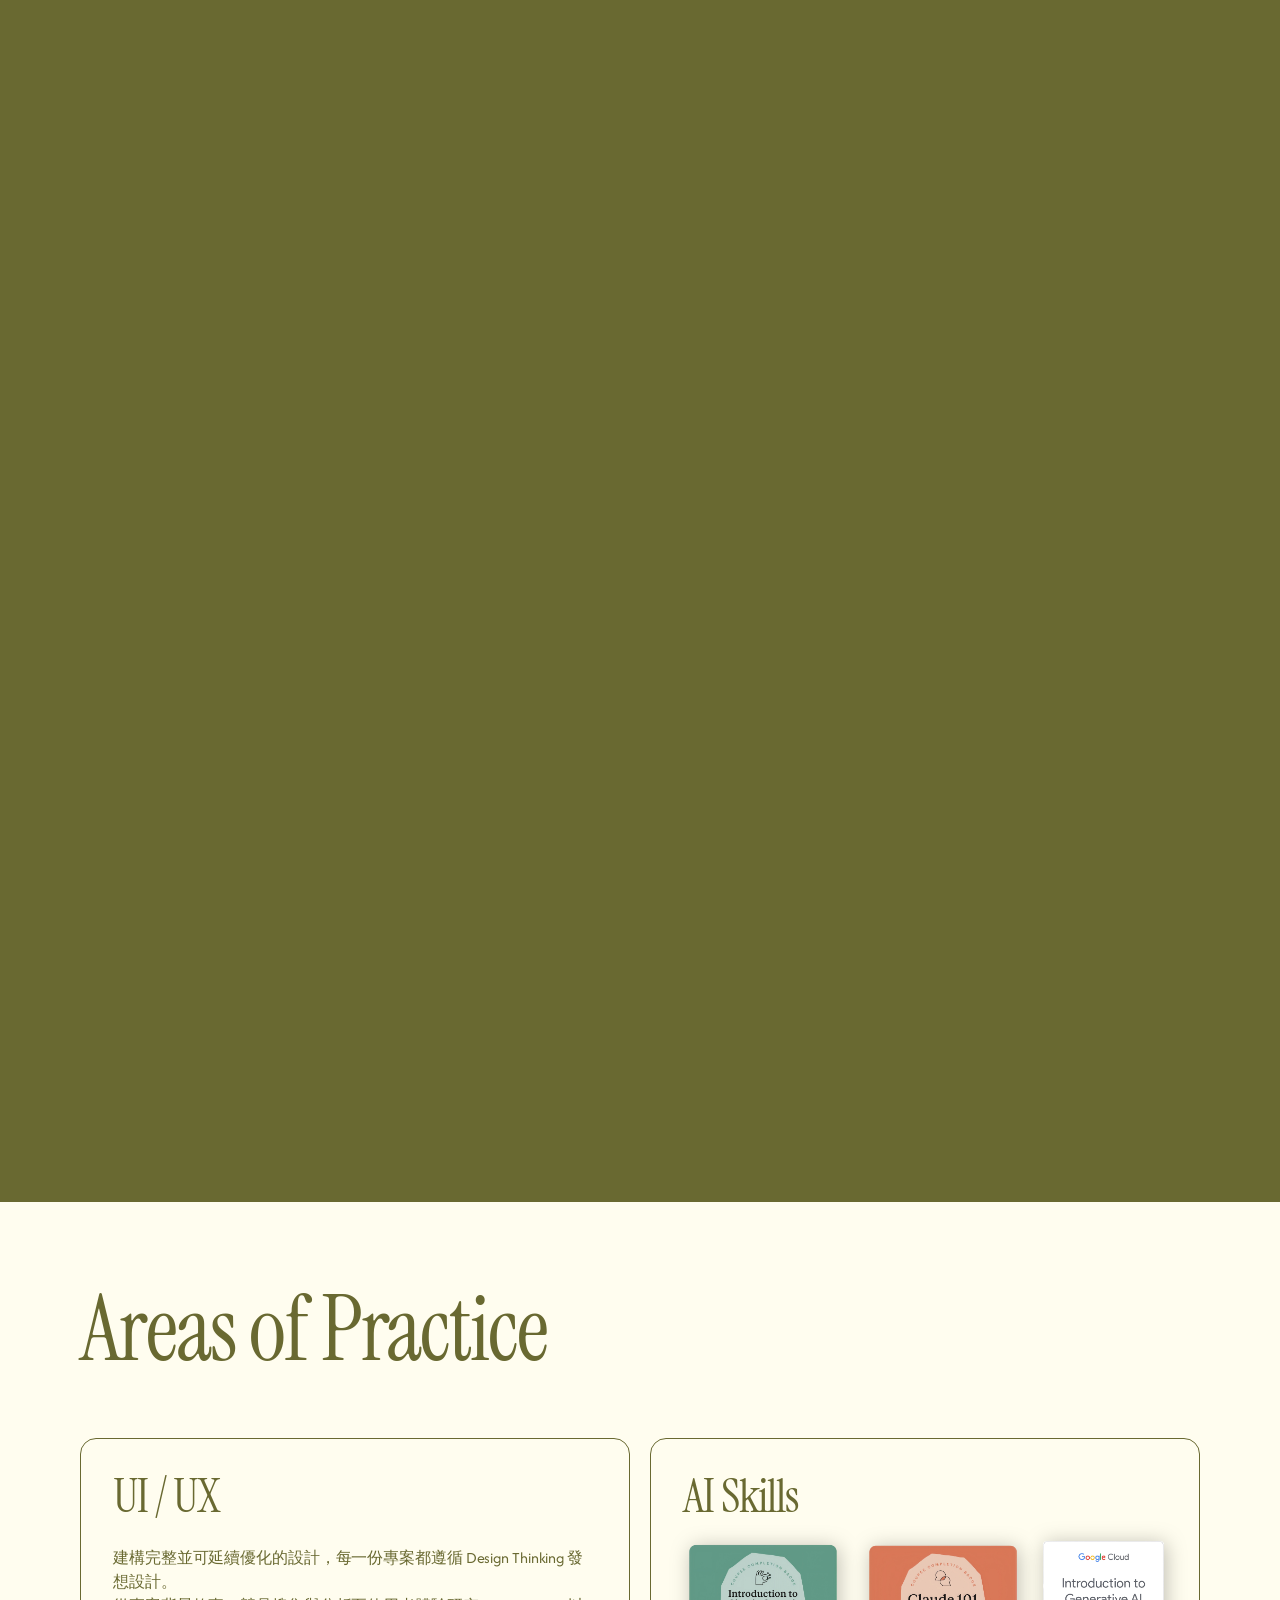
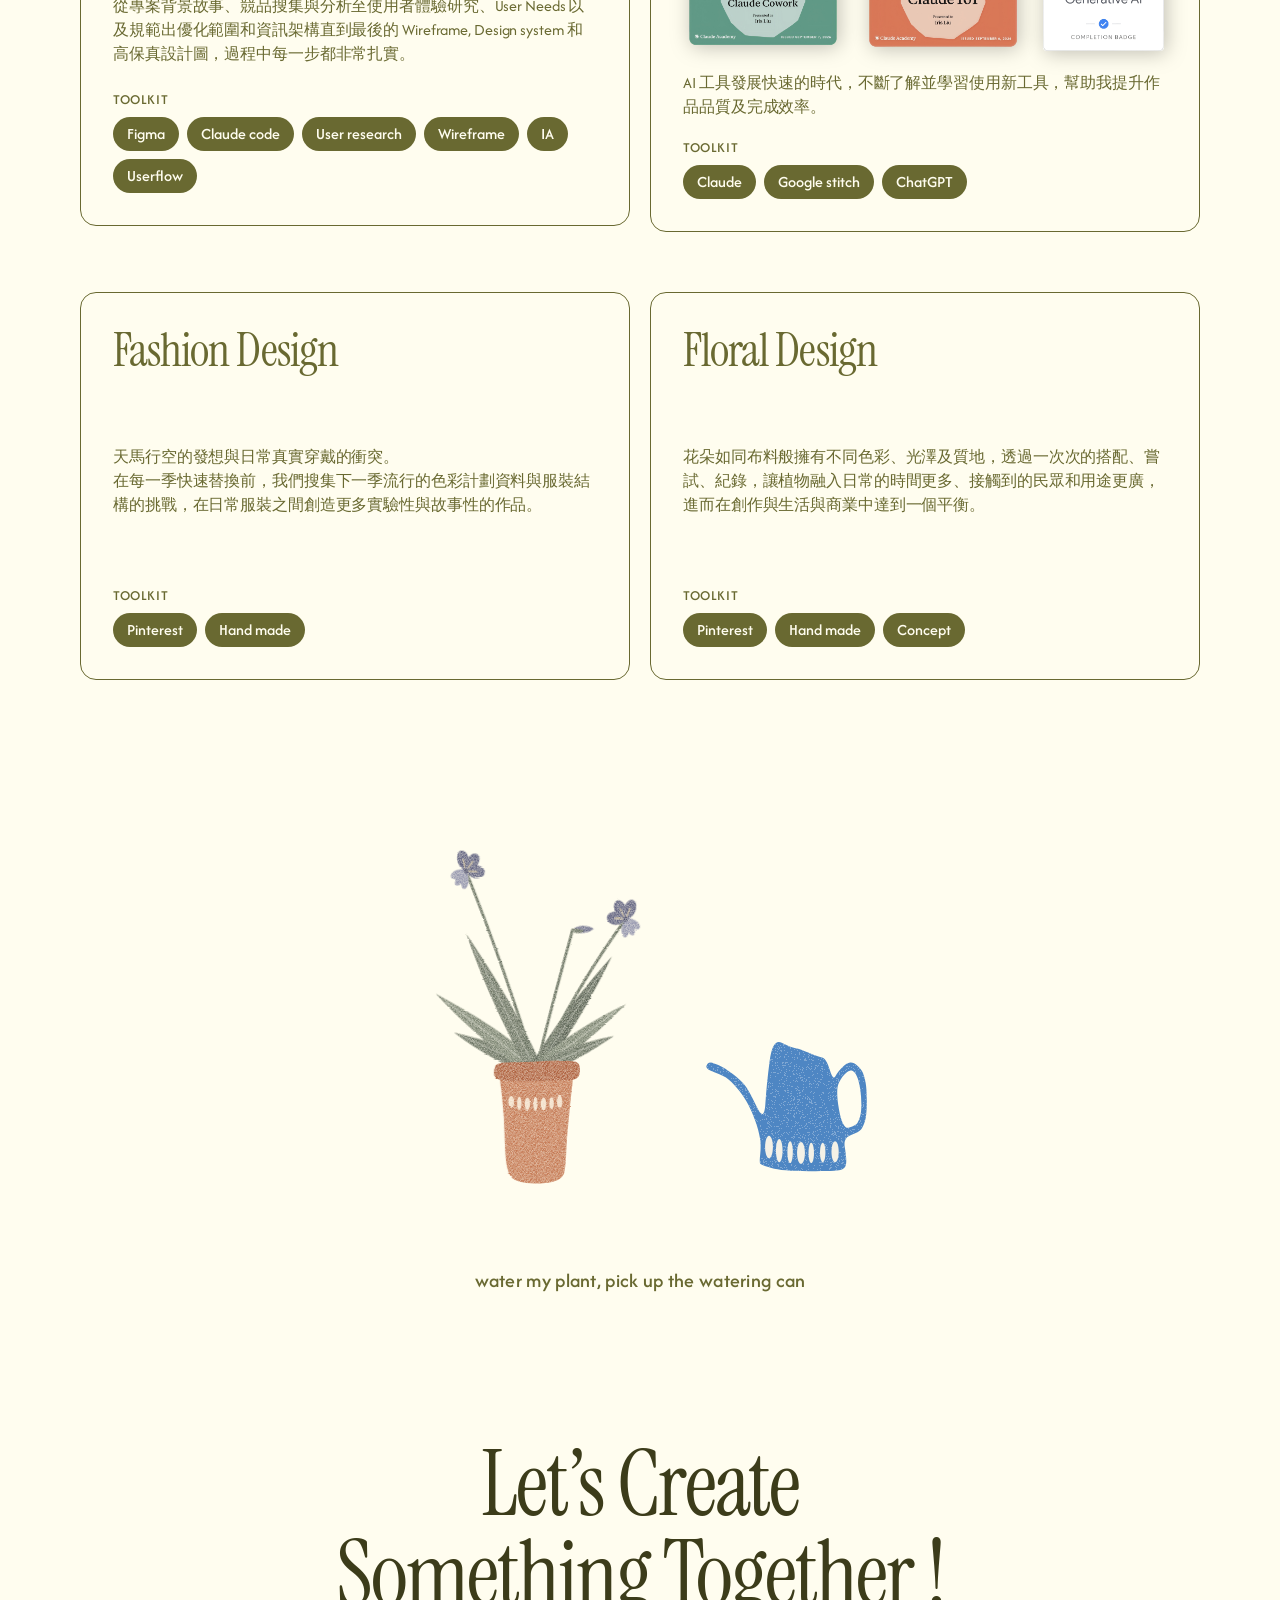
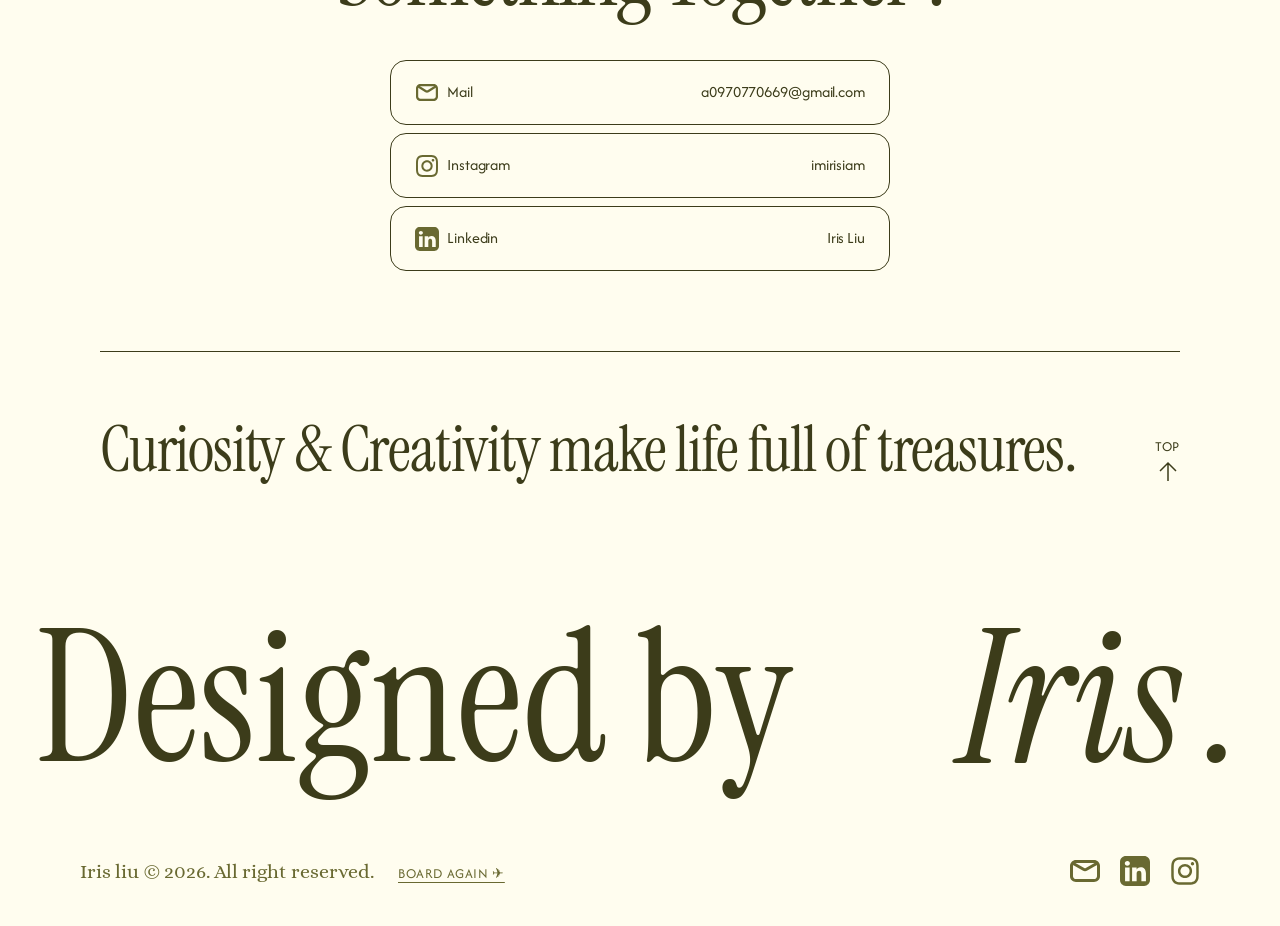
==== commit ecde3d9f: "Add files via upload" ====
--- a/about.html
+++ b/about.html
@@ -6,7 +6,7 @@
 <title>About me — Iris Liu</title>
 <link rel="preconnect" href="https://fonts.googleapis.com">
 <link href="https://fonts.googleapis.com/css2?family=Afacad:wght@400;500;700&family=Alice&family=Instrument+Serif:ital@0;1&display=swap" rel="stylesheet">
-<link rel="stylesheet" href="css/site.css?v=20261111n">
+<link rel="stylesheet" href="css/site.css?v=20261112a">
 <style>
 /* intro (Figma 12:538) */
 .intro{padding:80px var(--pad);display:flex;flex-direction:column;gap:40px;max-width:1440px;margin:0 auto;color:var(--brown)}
@@ -62,7 +62,18 @@
 .badges{display:flex;gap:20px;align-items:center}
 .badges img{height:110px;object-fit:cover;filter:drop-shadow(2px 2px 10px rgba(0,0,0,.25))}
 .badges img:nth-child(-n+2){width:160px}
-.badges img:nth-child(3){width:121px}
+.badges img:nth-child(3){width:121px;background:#fff;border-radius:4px}
+
+/* background glow behind nav + intro (Figma "Glow · Sage Circle" 153:7338: 1578 x 1451, rotated 159.4°,
+   linear gradient, layer blur 50, monotone noise 18%). Positioned against the centred 1440 frame. */
+.about-glow{position:absolute;left:0;top:0;width:100%;height:604px;overflow:hidden;pointer-events:none;z-index:0}
+.about-glow .g{position:absolute;left:calc(50% - 720px + 596px);top:1581px;width:1578.09px;height:1451.47px;transform-origin:0 0;transform:rotate(-159.41deg)}
+.about-glow .inner,.about-glow .noise{position:absolute;inset:0;border-radius:50%}
+.about-glow .inner{background:linear-gradient(222.6deg,#A9B4C0 0%,#B7BECF 11.54%,#EDE6D3 50%,#FFFDEF 94.06%,rgba(242,243,238,0) 100%);filter:blur(25px)}
+.about-glow .noise{background-size:128px 128px;
+  -webkit-mask-image:radial-gradient(ellipse closest-side,#000 90%,transparent 100%),linear-gradient(222.6deg,#000 60%,transparent 94%);-webkit-mask-composite:source-in;
+  mask-image:radial-gradient(ellipse closest-side,#000 90%,transparent 100%),linear-gradient(222.6deg,#000 60%,transparent 94%);mask-composite:intersect}
+.intro{position:relative;z-index:1}
 
 @media (max-width:1300px){
   .stage{width:100%}
@@ -97,6 +108,7 @@
 </style>
 </head>
 <body>
+<div class="about-glow" aria-hidden="true"><div class="g"><div class="inner"></div><div class="noise"></div></div></div>
 <div data-part="nav" data-active="about.html"></div>
 
 <main>
@@ -105,7 +117,7 @@
       <div class="who"><h1>Iris Liu</h1><img src="img/portrait.png" alt="Iris Liu portrait"></div>
       <div class="bio">
         <p>Hi I am Iris 劉冠萱<br>我的個性積極、用心負責任、善良（有時候會有點俏皮），喜歡探索生活、分享生活，下班後的興趣是健身重訓、最期待的事情是安排下一趟可以探索更多城市文化的旅遊。</p>
-        <p>過去四年在台北花藝設計公司製作花藝時，接觸許多異材質結合的媒材設計，從觀賞短暫新鮮的花朵到長期擺放的植物裝置藝術，從民眾到與不同的商業領域合作，讓我從生活美學為起點，一次次的探索更多與使用者思考、生活體驗相關的事物，並結合不同的故事背景製作每一次的設計，因此開始對 UI / UX 設計感到好奇並學習透過數位媒體表達更多層次的想法。</p>
+        <p>過去四年在台北花藝設計公司製作花藝時，接觸許多使用異材質結合的媒材設計，從觀賞短暫新鮮的花朵到長期擺放的植物裝置藝術，以及與不同商業領域的客戶合作，讓我從生活美學為起點，探索更多與使用者思考、生活體驗相關的事物，不同的故事背景製作每一件作品，從此開始投入 UI / UX 設計並透過數位媒體表達更多層次的想法。</p>
       </div>
     </div>
     <div class="based"><span>Taipei, Taiwan</span><a class="pill" href="resume/" target="_blank" rel="noopener" title="查閱正式履歷">查閱正式履歷</a></div>
@@ -157,8 +169,20 @@
 <div data-part="connect"></div>
 <div data-part="footer"></div>
 
-<script src="js/site.js?v=20261111n"></script>
+<script src="js/site.js?v=20261112a"></script>
 <script>
+// glow: fill the area above the chronology, plus Figma-like fine noise
+(() => {
+  const glow = document.querySelector('.about-glow'), chrono = document.getElementById('chrono');
+  const fitGlow = () => { glow.style.height = chrono.getBoundingClientRect().top + scrollY + 'px'; };
+  addEventListener('resize', fitGlow); addEventListener('load', fitGlow); fitGlow();
+  const c = document.createElement('canvas'); c.width = c.height = 256;
+  const x = c.getContext('2d'), d = x.createImageData(256, 256);
+  for (let i = 0; i < d.data.length; i += 4) if (Math.random() < 0.07) { d.data[i] = 51; d.data[i + 1] = 64; d.data[i + 2] = 59; d.data[i + 3] = 46; }
+  x.putImageData(d, 0, 0);
+  glow.querySelector('.noise').style.backgroundImage = `url(${c.toDataURL()})`;
+})();
+
 // Photos per stage, in the order arranged in Figma (About me > Chronology rows; source strips Frame 322-326).
 // Each entry: [height%, left%, top%, width%] copied from the Figma image crop, or 0 = fill (cover).
 const C = (h, l, t, w = 100) => [h, l, t, w];
--- a/css/site.css
+++ b/css/site.css
@@ -98,12 +98,13 @@
 .cfoot{background:#FFFDEF;padding:40px 0;display:flex;flex-direction:column;align-items:center;gap:40px;max-width:1440px;margin:0 auto}
 .cfoot-box{width:100%;height:320px;background:#F7F5EB;box-shadow:inset 0 0 0 1px #FAFAFA;display:flex;flex-direction:column;justify-content:space-between;align-items:center}
 .cfoot-nav{width:100%;display:flex;justify-content:space-between;align-items:center;padding:20px 40px;margin-top:1px}
-.cfoot-nav a{display:flex;align-items:center;gap:12px;font:400 16px/normal Alice,serif;color:#706E6B}
-.cfoot-nav a.prev{color:#3C3C1A}
-.cfoot-nav img{width:16px;height:16px}
-.cfoot-cta{font:400 48px/normal Alice,serif;color:#3C3C1A;text-align:center;margin-bottom:1px}
+/* footer type = Instrument Serif (Figma MG 219:1289 / AT 100:38); links light grey, dark on hover */
+.cfoot-nav a{display:flex;align-items:center;gap:12px;font:400 16px/normal var(--serif);color:#706E6B;transition:color .25s}
+.cfoot-nav a:hover,.cfoot-nav a:focus-visible{color:#3C3C1A}
+.cfoot-nav img,.cfoot-nav .arrow{width:16px;height:16px;flex:none}
+.cfoot-cta{font:400 48px/normal var(--serif);color:#3C3C1A;text-align:center;margin-bottom:1px}
 .cfoot-row{width:100%;display:flex;justify-content:space-between;align-items:center;padding:0 80px;height:40px}
-.cfoot-row p{font:400 20px/normal Alice,serif;color:#696931}
+.cfoot-row p{font:400 20px/normal var(--serif);color:#696931}
 .cfoot-row .replay{margin-left:20px;font:400 14px/1 var(--sans);letter-spacing:.6px;text-transform:uppercase;text-decoration:underline;text-underline-offset:4px}
 .cfoot-row .icons{display:flex;gap:20px;align-items:center}
 .cfoot-row .icons img{width:30px;height:30px;object-fit:contain}
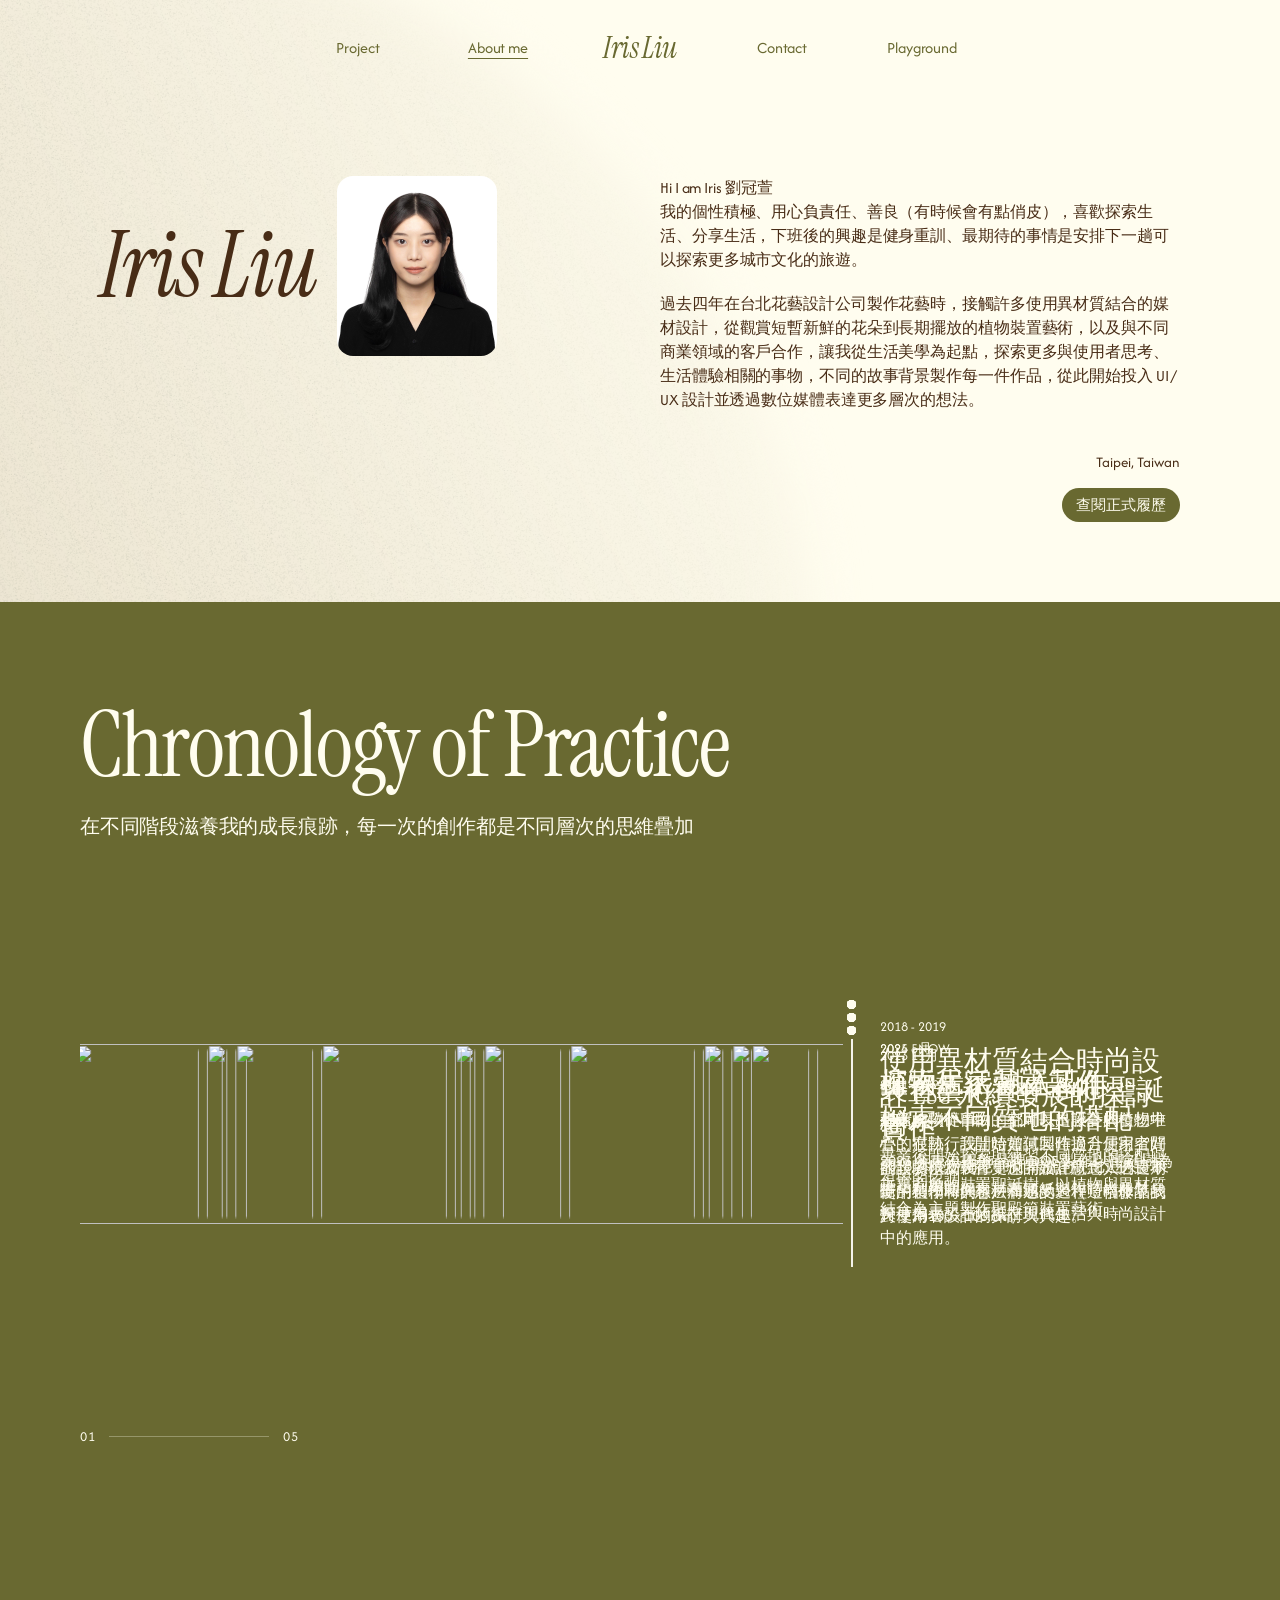
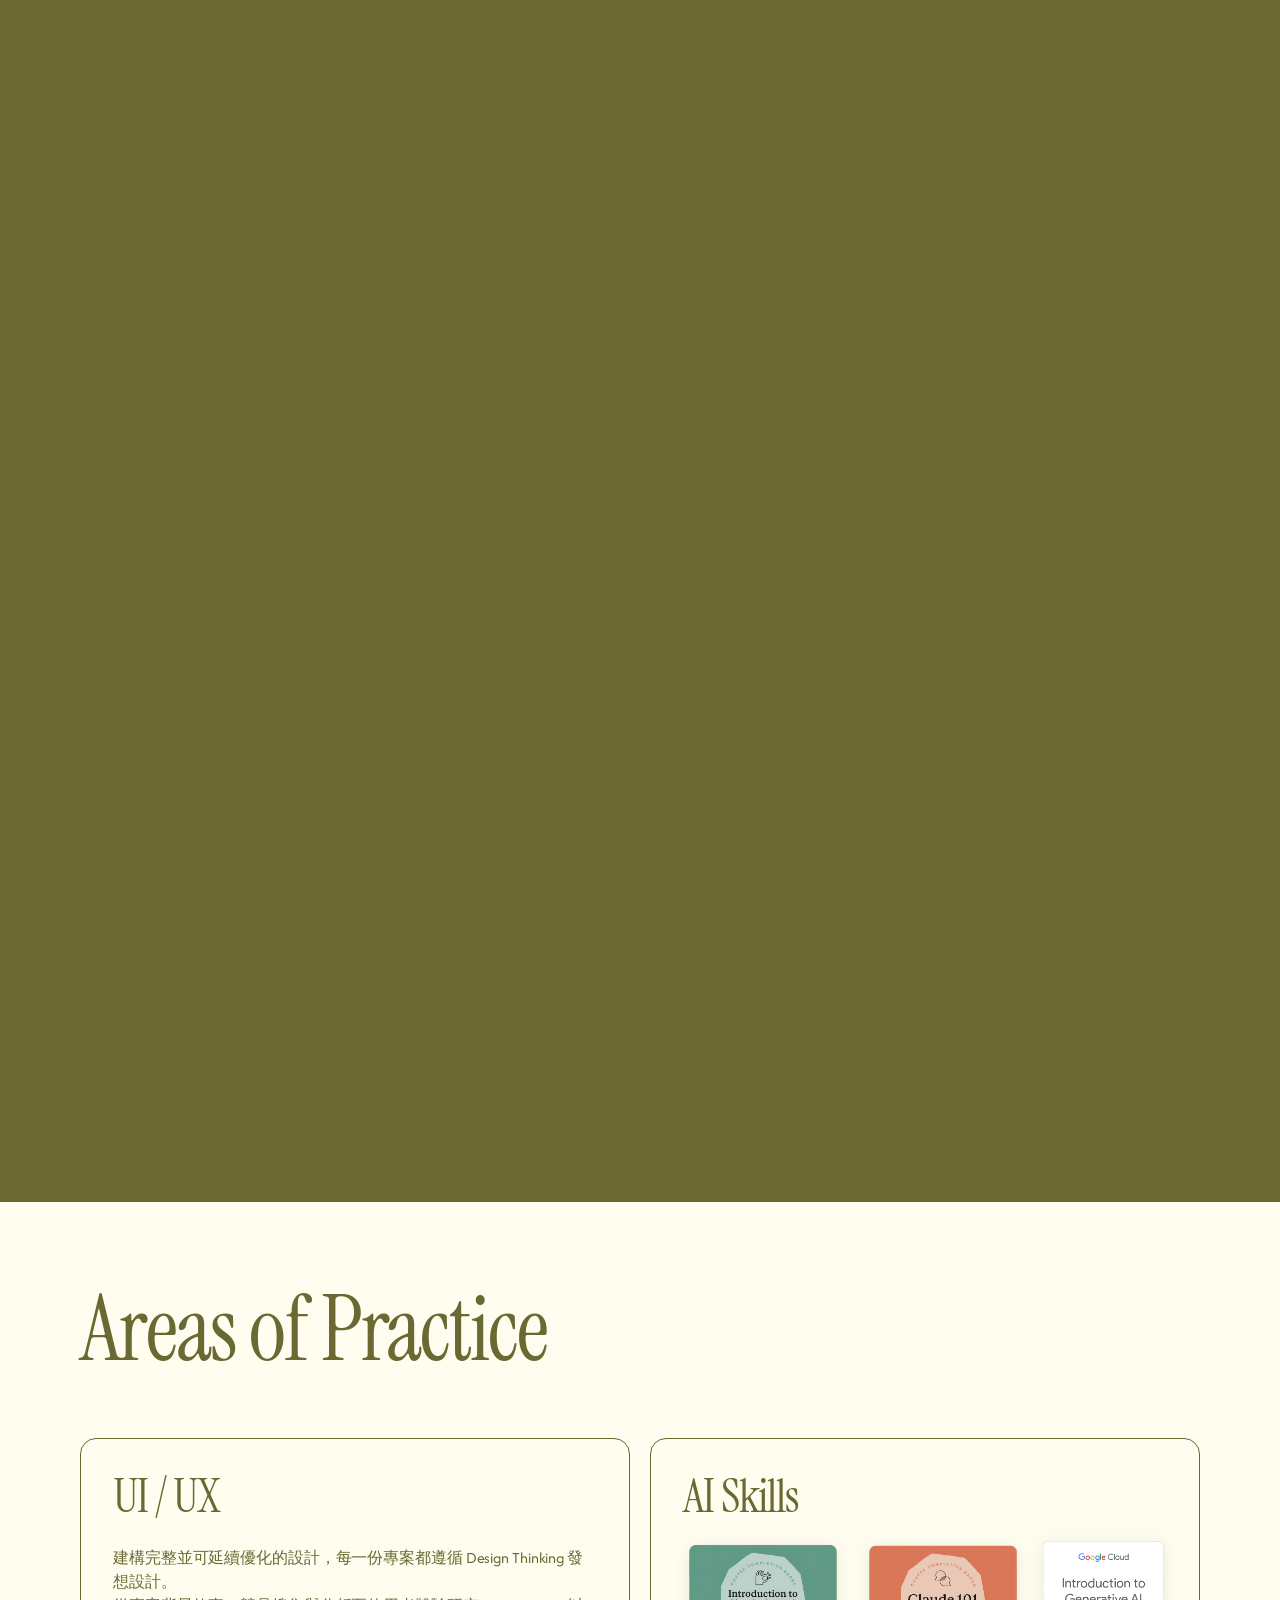
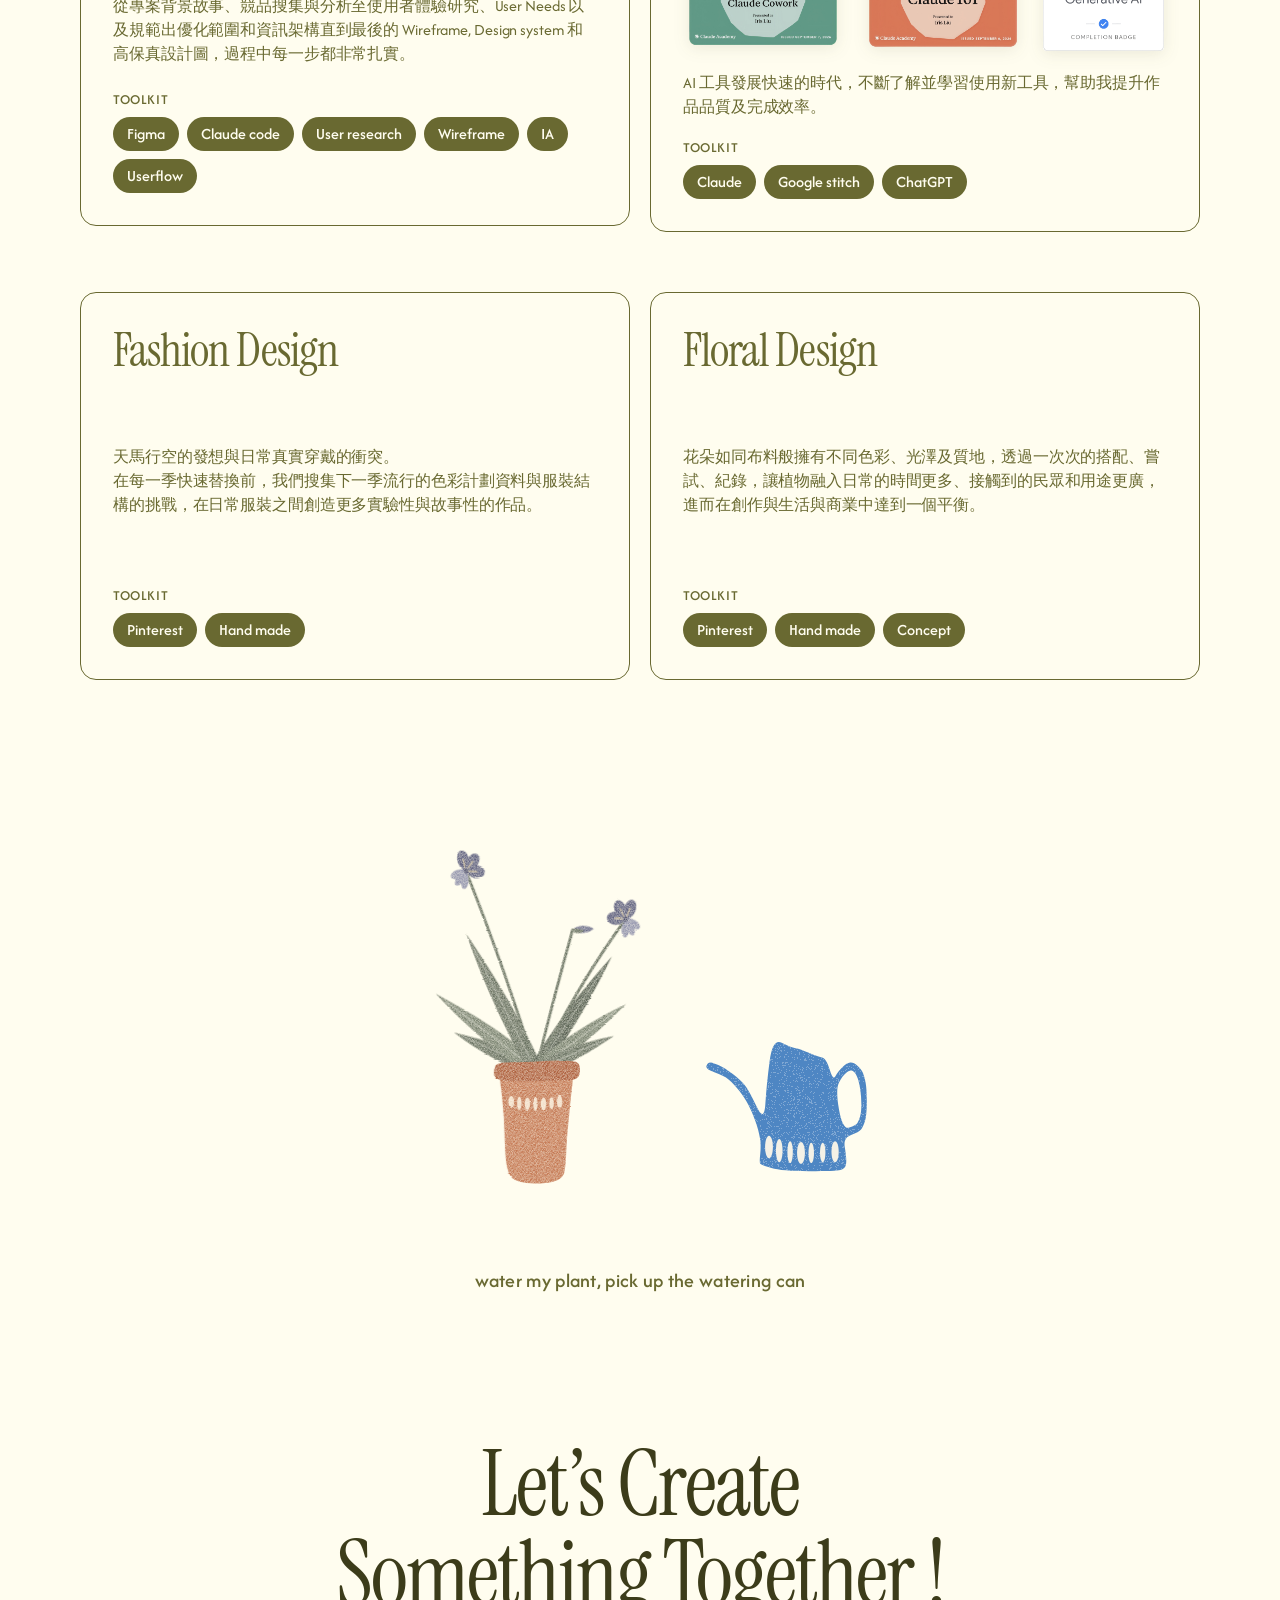
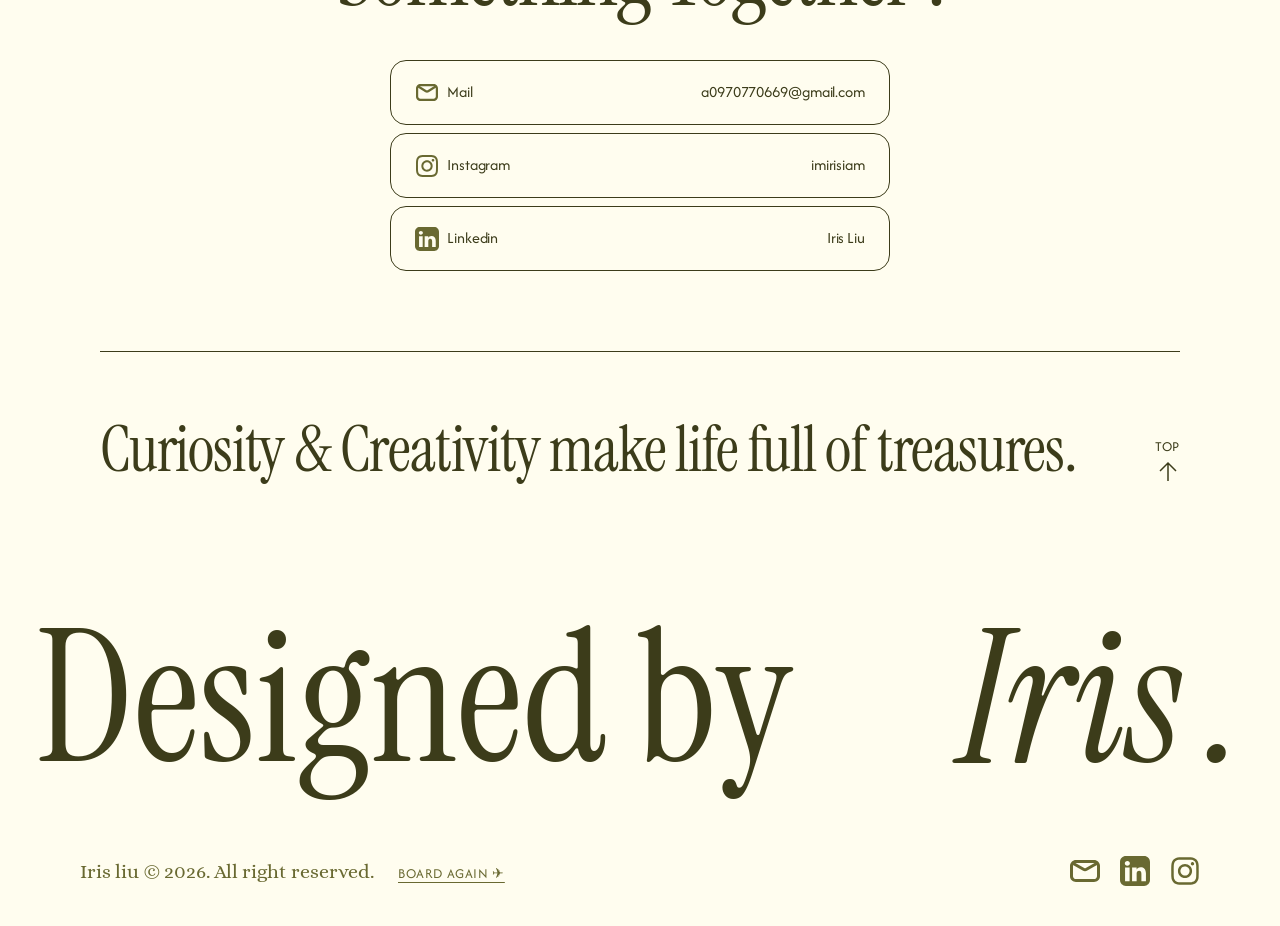
==== commit 0325970e: "Add files via upload" ====
--- a/about.html
+++ b/about.html
@@ -6,7 +6,7 @@
 <title>About me — Iris Liu</title>
 <link rel="preconnect" href="https://fonts.googleapis.com">
 <link href="https://fonts.googleapis.com/css2?family=Afacad:wght@400;500;700&family=Alice&family=Instrument+Serif:ital@0;1&display=swap" rel="stylesheet">
-<link rel="stylesheet" href="css/site.css?v=20261112a">
+<link rel="stylesheet" href="css/site.css?v=20261112b">
 <style>
 /* intro (Figma 12:538) */
 .intro{padding:80px var(--pad);display:flex;flex-direction:column;gap:40px;max-width:1440px;margin:0 auto;color:var(--brown)}
@@ -60,7 +60,7 @@
 .kit b{display:block;font:500 14px/18px var(--sans);letter-spacing:.6px;margin-bottom:8px}
 .kit div{display:flex;gap:8px;flex-wrap:wrap}
 .badges{display:flex;gap:20px;align-items:center}
-.badges img{height:110px;object-fit:cover;filter:drop-shadow(2px 2px 10px rgba(0,0,0,.25))}
+.badges img{height:110px;object-fit:cover;filter:drop-shadow(0 3px 8px rgba(60,60,26,.10))}
 .badges img:nth-child(-n+2){width:160px}
 .badges img:nth-child(3){width:121px;background:#fff;border-radius:4px}
 
@@ -169,7 +169,7 @@
 <div data-part="connect"></div>
 <div data-part="footer"></div>
 
-<script src="js/site.js?v=20261112a"></script>
+<script src="js/site.js?v=20261112b"></script>
 <script>
 // glow: fill the area above the chronology, plus Figma-like fine noise
 (() => {
--- a/css/site.css
+++ b/css/site.css
@@ -26,6 +26,9 @@
 .center{text-align:center}
 .pill{display:inline-flex;align-items:center;gap:8px;background:var(--olive);color:var(--cream);border:0;border-radius:20px;padding:5px 14px;font:500 16px/24px var(--sans);white-space:nowrap;cursor:pointer}
 .pill.ghost{background:none;color:var(--olive);box-shadow:inset 0 0 0 1px var(--olive)}
+/* tags that are not links (TOOLKIT) keep the normal arrow; inside a link card they inherit its pointer */
+span.pill{cursor:inherit}
+span.pill[role="link"]{cursor:pointer}
 
 /* ---------- typewriter ---------- */
 .tw-line{overflow:hidden;white-space:nowrap;padding-left:22.2vw;padding-bottom:28px;margin-bottom:-28px}
